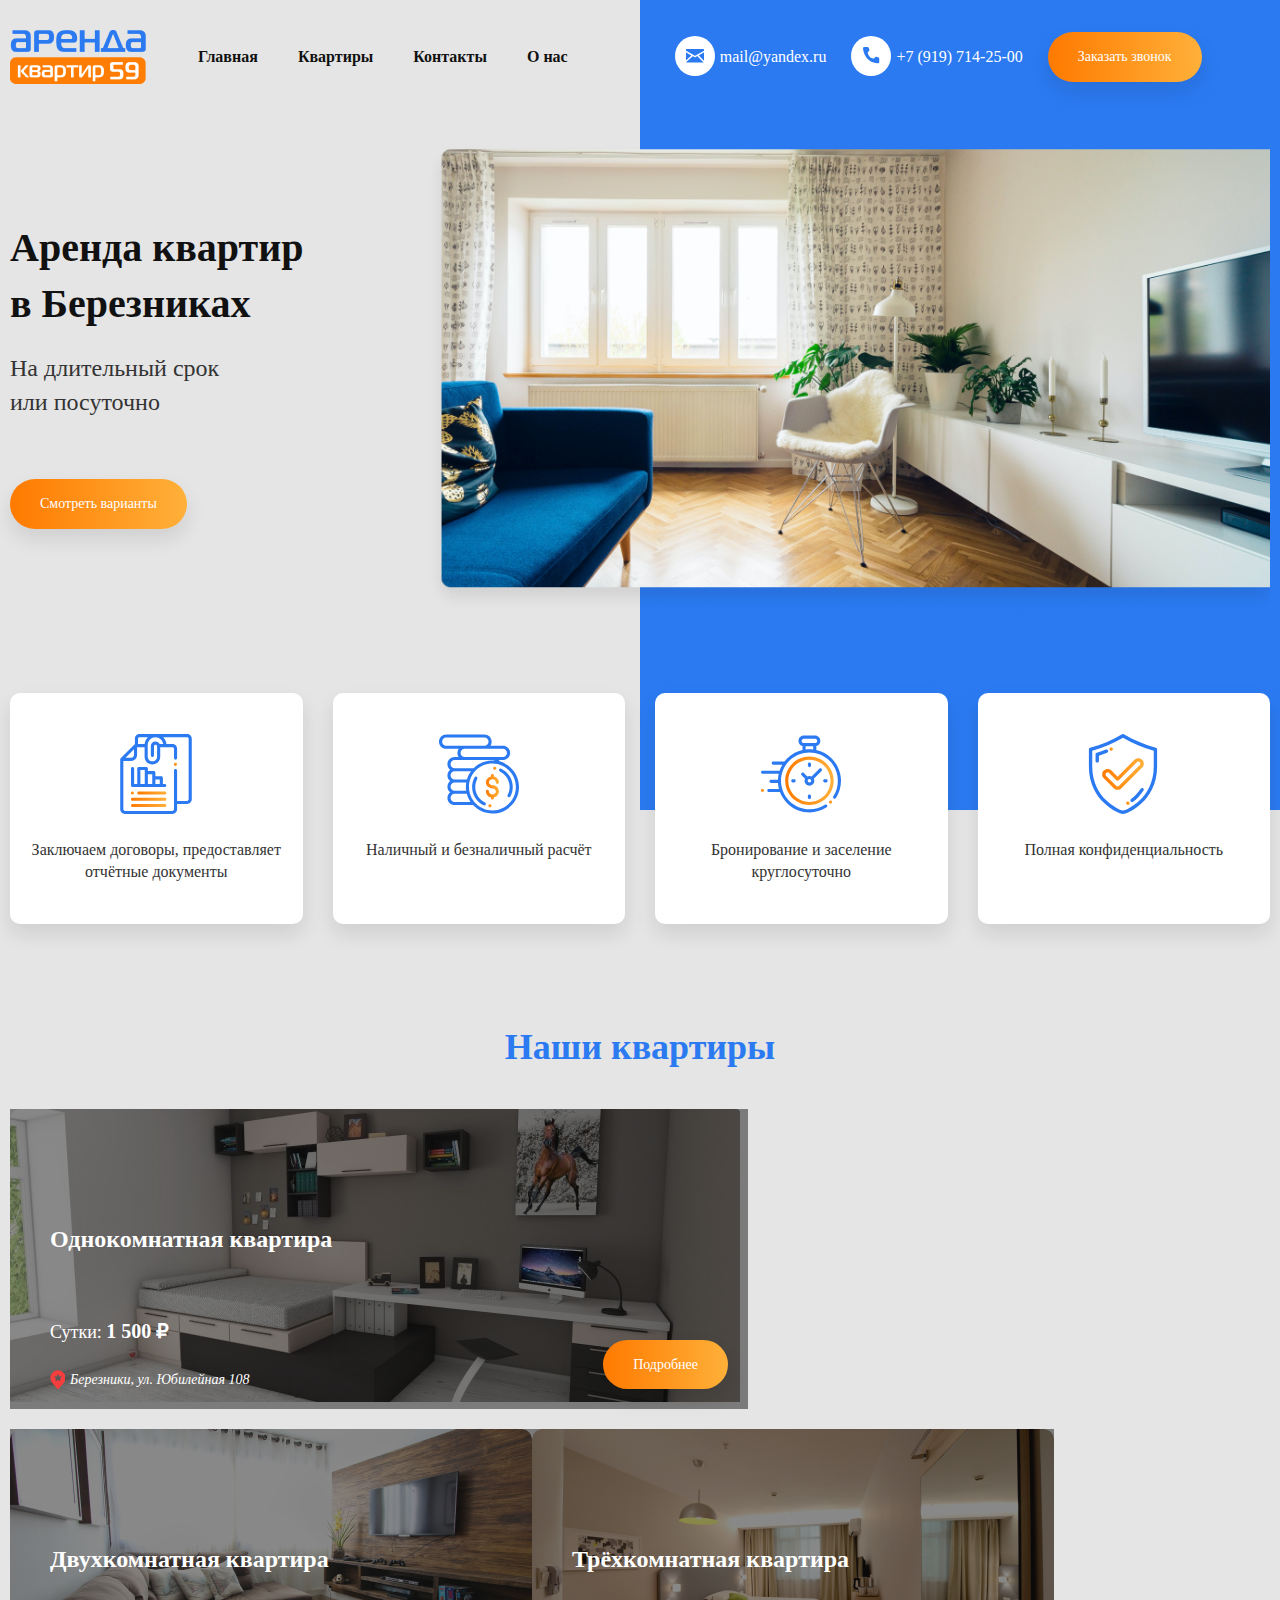
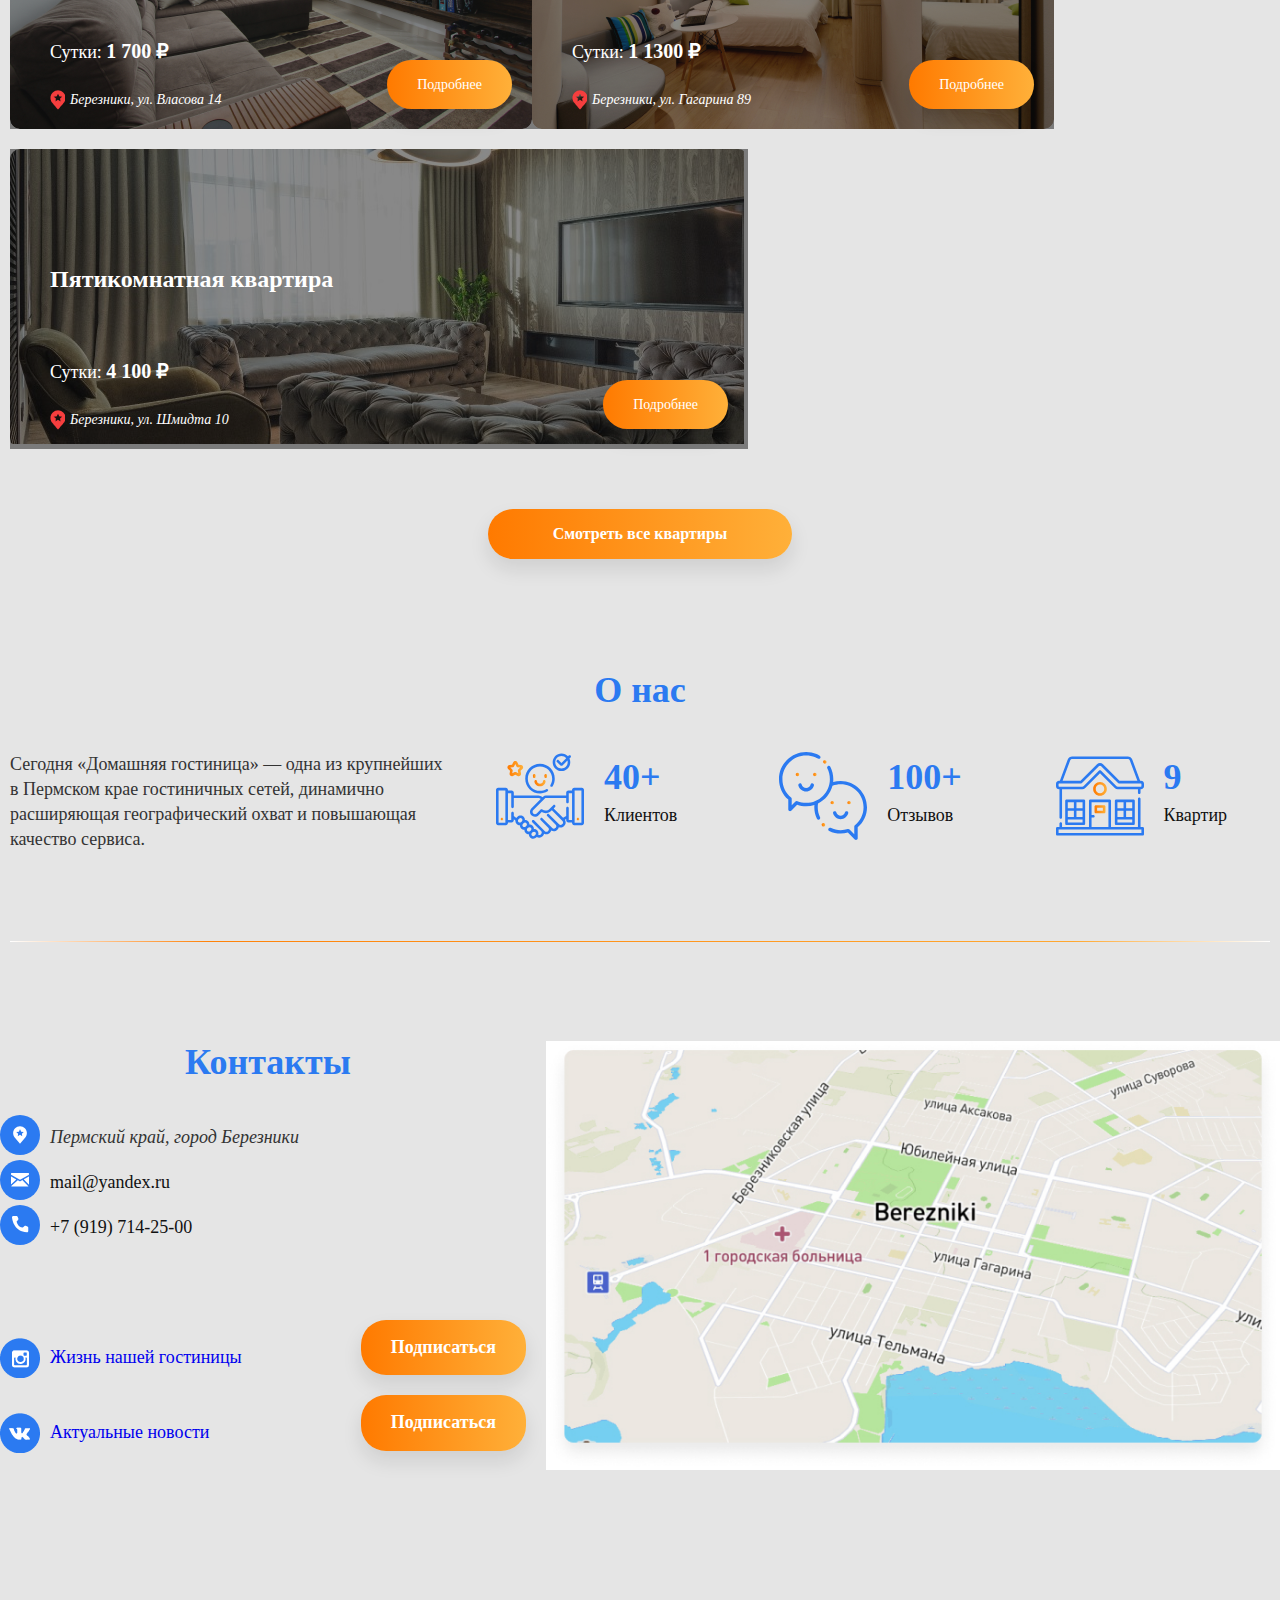
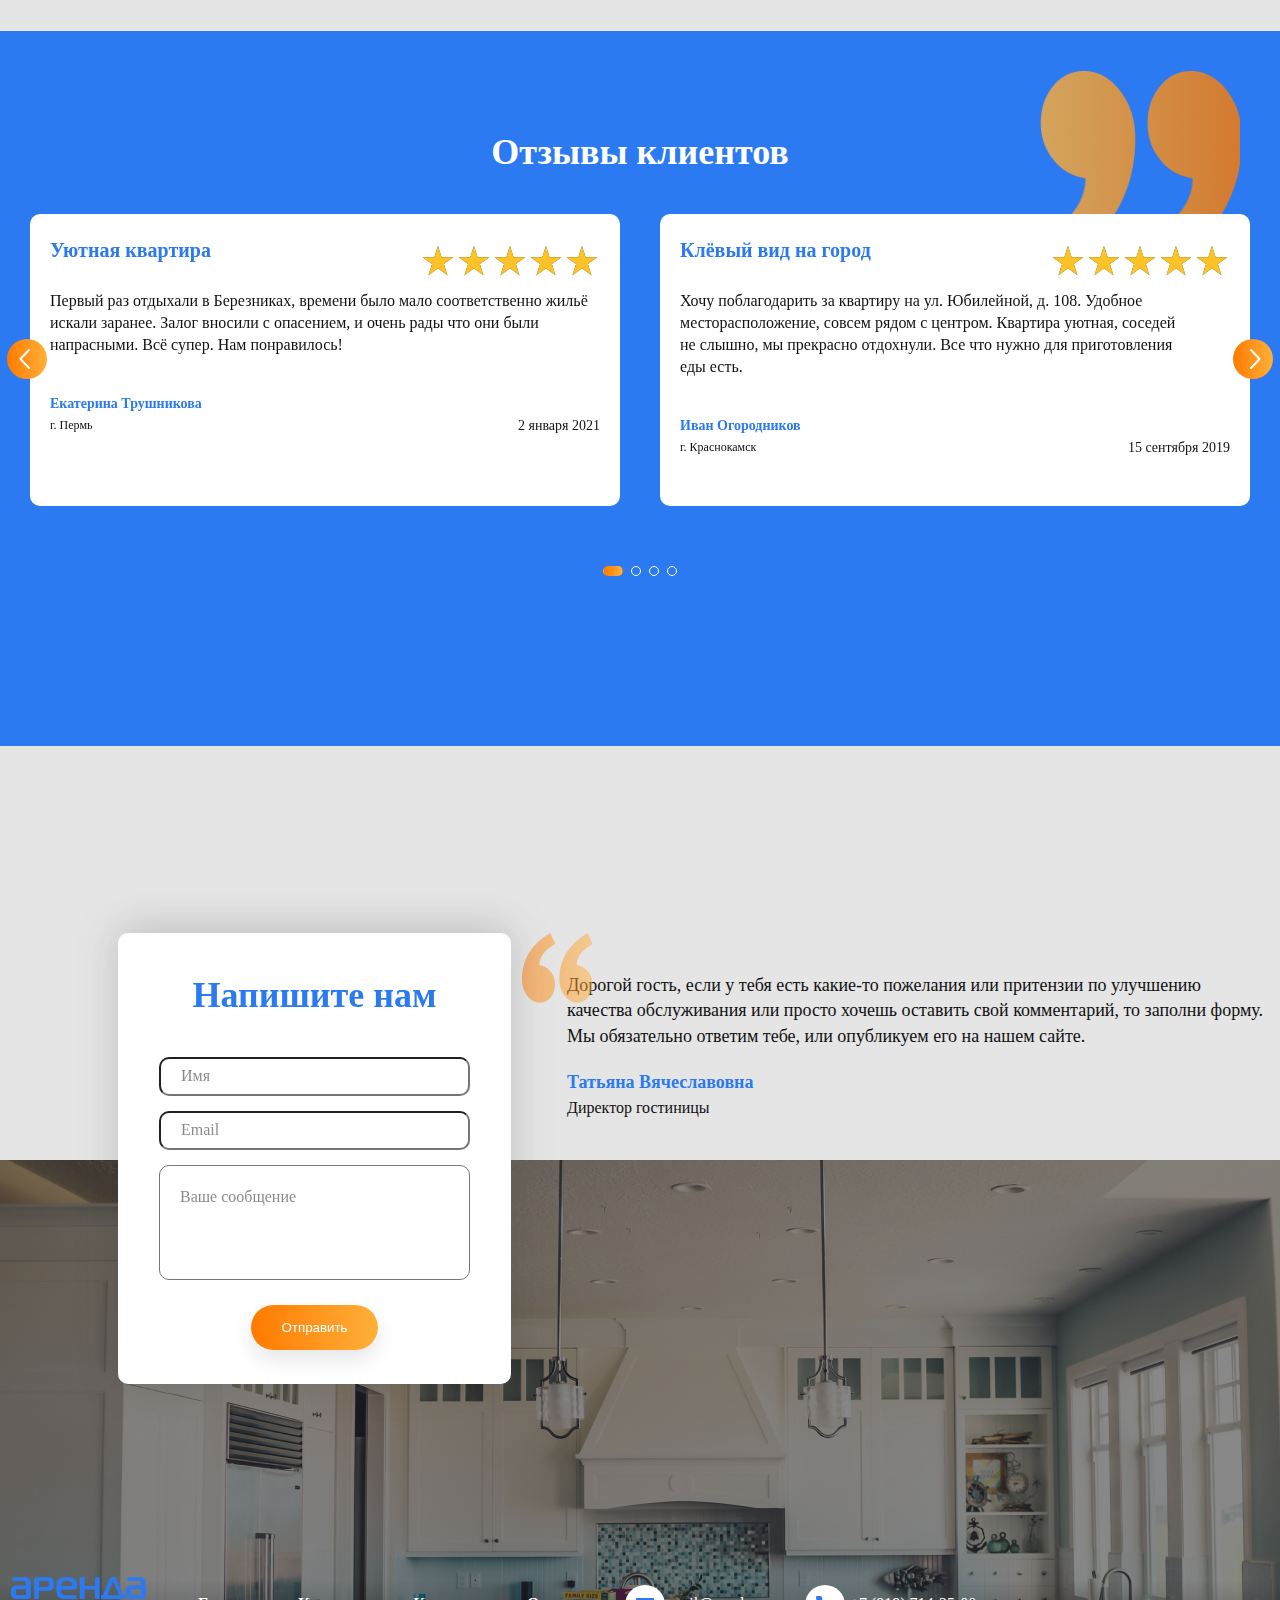
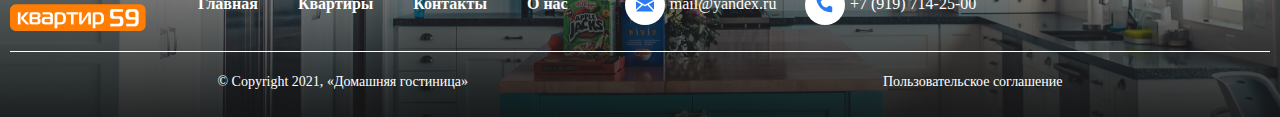
==== index.html @ 31d3da64 "first commit" ====
<!DOCTYPE html>
<html lang="ru">
<head>
  <meta charset="UTF-8">
  <meta http-equiv="X-UA-Compatible" content="IE=edge">
  <meta name="viewport" content="width=device-width, initial-scale=1.0">
  <link rel="stylesheet" href="css/slick.css">
  <link rel="stylesheet" href="css/reset.css">
  <link rel="stylesheet" href="css/style.css">
  <title>Аренда квартир 59</title>
</head>
<body id="header">
  <div class="wrapper">
    <header class="header">
      <div class="container">
        <div class="header-top">
          <div class="header-top__box">
            <button class="header-top__menu-btn" href="#">
              <img class="header-top__menu-img" src="../images/icon/menu-btn.png" alt="button">
            </button>
            <a class="header__logo" href="#">
              <img class="header__logo-img" src="images/logo.png" alt="логотип">
            </a>
          </div>
          <nav class="menu">
            <ul class="menu__list">
              <li class="menu__list-item">
                <a class="menu__list-link" href="#">Главная</a>
              </li>
              <li class="menu__list-item">
                <a class="menu__list-link" href="page2.html">Квартиры</a>
              </li>
              <li class="menu__list-item">
                <a class="menu__list-link" href="#contact">Контакты</a>
              </li>
              <li class="menu__list-item">
                <a class="menu__list-link" href="#about">О нас</a>
              </li>
            </ul>
          </nav>
          <div class="header-contact">
            <a class="header-contact__mail" href="mailto:mail@yandex.ru">mail@yandex.ru</a>
            <a class="header-contact__phone" href="tel:+79197142500">+7 (919) 714-25-00</a>
            <a class="header-contact__btn" href="#popup">Заказать звонок</a>
          </div>
        </div>
        <div class="header-content">
          <div class="header-content__wrapper">
            <h1 class="header-content__title">
              Аренда квартир в Березниках
            </h1>
            <p class="header-content__subtitle">На длительный срок <br> или посуточно</p>
            <a href="page2.html" class="header-content__btn">Смотреть варианты</a>
          </div>
          <div class="header-content__box-img">
            <img class="header-content__img" src="images/header.jpg" alt="фото квартиры">
          </div>
        </div>
      </div>
      <div class="services">
        <div class="container">
          <div class="services__box">
            <div class="services__column">
              <div class="services__item">
                <img class="services__imag" src="images/services/01.svg" alt="Договор">
                <p class="services__text">Заключаем договоры, предоставляет отчётные документы</p>
              </div>
            </div>
            <div class="services__column">
              <div class="services__item">
                <img class="services__imag" src="images/services/02.svg" alt="Договор">
                <p class="services__text">Наличный и безналичный расчёт</p>
              </div>
            </div>
            <div class="services__column">
              <div class="services__item">
                <img class="services__imag" src="images/services/03.svg" alt="Договор">
                <p class="services__text">Бронирование и заселение круглосуточно</p>
              </div>
            </div>
            <div class="services__column">
              <div class="services__item">
                <img class="services__imag" src="images/services/04.svg" alt="Договор">
                <p class="services__text">Полная конфиденциальность</p>
              </div>
            </div>
          </div>
        </div>
      </div>
    </header>
    <main>
      <section class="apartments">
        <div class="container">
          <h3 class="title-block apartments__title">Наши квартиры</h3>
          <div class="apartments__content">
            <div class="apartments__item" style="background-image: url('../images/apartament/01.jpg'); width: 738px;">
              <h4 class="apartments__item-title">Однокомнатная квартира</h4>
              <div class="apartments__item-price">
                Сутки:
                <span>1 500 ₽</span>
              </div>
              <div class="apartments__item-location">
                <address class="apartments__item-address">Березники, ул. Юбилейная 108</address>
                <a class="apartments__item-btn" href="page3.html">Подробнее</a>
              </div>
            </div>
            <div class="apartments__item" style="background-image: url('../images/apartament/03.jpg'); width: 522px;">
              <h4 class="apartments__item-title">Двухкомнатная квартира</h4>
              <div class="apartments__item-price">
                Сутки:
                <span>1 700 ₽</span>
              </div>
              <div class="apartments__item-location">
                <address class="apartments__item-address">Березники, ул. Власова 14</address>
                <a class="apartments__item-btn" href="page3.html">Подробнее</a>
              </div>
            </div>
            <div class="apartments__item" style="background-image: url('../images/apartament/02.jpg'); width: 522px;">
              <h4 class="apartments__item-title">Трёхкомнатная квартира</h4>
              <div class="apartments__item-price">
                Сутки:
                <span>1 1300 ₽</span>
              </div>
              <div class="apartments__item-location">
                <address class="apartments__item-address">Березники, ул. Гагарина 89</address>
                <a class="apartments__item-btn" href="page3.html">Подробнее</a>
              </div>
            </div>
            <div class="apartments__item" style="background-image: url('../images/apartament/04.jpg'); width: 738px;">
              <h4 class="apartments__item-title">Пятикомнатная квартира</h4>
              <div class="apartments__item-price">
                Сутки:
                <span>4 100 ₽</span>
              </div>
              <div class="apartments__item-location">
                <address class="apartments__item-address">Березники, ул. Шмидта 10</address>
                <a class="apartments__item-btn" href="page3.html">Подробнее</a>
              </div>
            </div>
          </div>
          <div class="apartments__content-min">
            <div class="apartments__item-min">
              <img class="apartments__min-img" src="../images/apartament/01.jpg" alt="квартира 1">
              <h4 class="apartments__title-min">1 комната</h4>
              <div class="apartments__price-min">
                Сутки: <span>1 500 ₽</span>
              </div>
              <a href="" class="apartments__min-btn">Подробней</a>
            </div>
            <div class="apartments__item-min">
              <img class="apartments__min-img" src="../images/apartament/02.jpg" alt="квартира 1">
              <h4 class="apartments__title-min">3 Комнаты</h4>
              <div class="apartments__price-min">
                Сутки: <span>1 500 ₽</span>
              </div>
              <a href="" class="apartments__min-btn">Подробней</a>
            </div>
            <div class="apartments__item-min">
              <img class="apartments__min-img" src="../images/apartament/03.jpg" alt="квартира 1">
              <h4 class="apartments__title-min">2 комнаты</h4>
              <div class="apartments__price-min">
                Сутки: <span>1 500 ₽</span>
              </div>
              <a href="" class="apartments__min-btn">Подробней</a>
            </div>
            <div class="apartments__item-min">
              <img class="apartments__min-img" src="../images/apartament/04.jpg" alt="квартира 1">
              <h4 class="apartments__title-min">5 комнат</h4>
              <div class="apartments__price-min">
                Сутки: <span>1 500 ₽</span>
              </div>
              <a href="" class="apartments__min-btn">Подробней</a>
            </div>
          </div>
          <a href="page2.html" class="apartments__btn">Смотреть все квартиры</a>
        </div>
      </section>
      <section class="about" id="about">
        <div class="container">
          <h3 class="title-block about__title">О нас</h3>
          <div class="about__inner">
            <p class="about__text">
              Сегодня «Домашняя гостиница» — одна из крупнейших в Пермском крае гостиничных сетей, динамично расширяющая
              географический охват и повышающая качество сервиса.
            </p>
            <div class="about__items">
              <div class="about__item">
                <img class="about__img" src="../images/about/01.svg" alt="img1">
                <div class="about__item-decs">
                  <div class="about__item-num">40+</div>
                  <div class="about__item-text">Клиентов</div>
                </div>
              </div>
              <div class="about__item">
                <img class="about__img" src="../images/about/02.svg" alt="img1">
                <div class="about__item-decs">
                  <div class="about__item-num">100+</div>
                  <div class="about__item-text">Отзывов</div>
                </div>
              </div>
              <div class="about__item">
                <img class="about__img" src="../images/about/03.svg" alt="img1">
                <div class="about__item-decs">
                  <div class="about__item-num">9</div>
                  <div class="about__item-text">Квартир</div>
                </div>
              </div>
            </div>
          </div>
          <div class="about__item-line"></div>
        </div>
      </section>
      <section class="contact" id="contact">
        <div class="container">
          <div class="contact__inner">
            <div class="contact__contacts">
              <h3 class="title-block contact__title">Контакты</h3>
              <form class="contact__form">
                <address class="contact__address">Пермский край, город Березники</address>
                <a class="contact__mail" href="mailto:mail@yandex.ru">mail@yandex.ru</a>
                <a class="contact__phone" href="tel:+79197142500">+7 (919) 714-25-00</a>
              </form>
              <div class="contact__social">
                <div class="contact__instagram">
                  <a class="contact__instagram-address" href="#">Жизнь нашей гостиницы</a>
                  <a class="contact__btn contact__btn--social" href="#">Подписаться</a>
                </div>
                <div class="contact__faccebook">
                  <a class="contact__faccebook-address" href="#">Актуальные новости</a>
                  <a class="contact__btn contact__btn-facce" href="#">Подписаться</a>
                </div>
              </div>
            </div>
            <div class="map">
              <img class="map" src="images/contact/map.jpg" alt="карта">
            </div>
          </div>
        </div>
      </section>
      <div class="reviews">
        <div class="container">
          <h3 class="title-block reviews__title">Отзывы клиентов</h3>
          <div class="reviews__items">
            <div class="reviews__item">
              <div class="reviews__block">
                <div class="reviews__box">
                  <h4 class="reviews__subtitle">Уютная квартира</h4>
                  <div class="simple-rating">
                    <div class="simple-rating__items">
                      <input id="simple-rating__5" type="radio" class="simple-rating__item" name="simple-rating"
                        value="5">
                      <label for="simple-rating__5" class="simple-rating__label"></label>
                      <input id="simple-rating__4" type="radio" class="simple-rating__item" name="simple-rating"
                        value="4">
                      <label for="simple-rating__4" class="simple-rating__label"></label>
                      <input id="simple-rating__3" type="radio" class="simple-rating__item" checked name="simple-rating"
                        value="3">
                      <label for="simple-rating__3" class="simple-rating__label"></label>
                      <input id="simple-rating__2" type="radio" class="simple-rating__item" name="simple-rating"
                        value="2">
                      <label for="simple-rating__2" class="simple-rating__label"></label>
                      <input id="simple-rating__1" type="radio" class="simple-rating__item" name="simple-rating"
                        value="1">
                      <label for="simple-rating__1" class="simple-rating__label"></label>
                    </div>
                  </div>
                </div>
                <p class="reviews__text">Первый раз отдыхали в Березниках, времени было мало соответственно жильё искали
                  заранее. Залог вносили с опасением, и очень рады что они были напрасными. Всё супер. Нам понравилось!
                </p>
                <div class="reviews__name">Екатерина Трушникова</div>
                <div class="reviews__end">
                  <div class="reviews__end-sity">г. Пермь</div>
                  <data class="reviews__end-data">2 января 2021</data>
                </div>
              </div>
            </div>
            <div class="reviews__item">
              <div class="reviews__block">
                <div class="reviews__box">
                  <h4 class="reviews__subtitle">Клёвый вид на город</h4>
                  <div class="simple-rating">
                    <div class="simple-rating__items">
                      <input id="simple-rating__5" type="radio" class="simple-rating__item" name="simple-rating"
                        value="5">
                      <label for="simple-rating__5" class="simple-rating__label"></label>
                      <input id="simple-rating__4" type="radio" class="simple-rating__item" checked name="simple-rating"
                        value="4">
                      <label for="simple-rating__4" class="simple-rating__label"></label>
                      <input id="simple-rating__3" type="radio" class="simple-rating__item" name="simple-rating"
                        value="3">
                      <label for="simple-rating__3" class="simple-rating__label"></label>
                      <input id="simple-rating__2" type="radio" class="simple-rating__item" name="simple-rating"
                        value="2">
                      <label for="simple-rating__2" class="simple-rating__label"></label>
                      <input id="simple-rating__1" type="radio" class="simple-rating__item" name="simple-rating"
                        value="1">
                      <label for="simple-rating__1" class="simple-rating__label"></label>
                    </div>
                  </div>
                </div>
                <p class="reviews__text">Хочу поблагодарить за квартиру на ул. Юбилейной, д. 108. Удобное
                  месторасположение, совсем рядом с центром. Квартира уютная, соседей не слышно, мы прекрасно отдохнули.
                  Все что нужно для приготовления еды есть.</p>
                <div class="reviews__name">Иван Огородников</div>
                <div class="reviews__end">
                  <div class="reviews__end-sity">г. Краснокамск</div>
                  <data class="reviews__end-data">15 сентября 2019</data>
                </div>
              </div>
            </div>
            <div class="reviews__item">
              <div class="reviews__block">
                <div class="reviews__box">
                  <h4 class="reviews__subtitle">Уютная квартира</h4>
                  <div class="simple-rating">
                    <div class="simple-rating__items">
                      <input id="simple-rating__5" type="radio" class="simple-rating__item" name="simple-rating"
                        value="5">
                      <label for="simple-rating__5" class="simple-rating__label"></label>
                      <input id="simple-rating__4" type="radio" class="simple-rating__item" name="simple-rating"
                        value="4">
                      <label for="simple-rating__4" class="simple-rating__label"></label>
                      <input id="simple-rating__3" type="radio" class="simple-rating__item" checked name="simple-rating"
                        value="3">
                      <label for="simple-rating__3" class="simple-rating__label"></label>
                      <input id="simple-rating__2" type="radio" class="simple-rating__item" name="simple-rating"
                        value="2">
                      <label for="simple-rating__2" class="simple-rating__label"></label>
                      <input id="simple-rating__1" type="radio" class="simple-rating__item" name="simple-rating"
                        value="1">
                      <label for="simple-rating__1" class="simple-rating__label"></label>
                    </div>
                  </div>
                </div>
                <p class="reviews__text">Первый раз отдыхали в Березниках, времени было мало соответственно жильё искали
                  заранее. Залог вносили с опасением, и очень рады что они были напрасными. Всё супер. Нам понравилось!
                </p>
                <div class="reviews__name">Екатерина Трушникова</div>
                <div class="reviews__end">
                  <div class="reviews__end-sity">г. Пермь</div>
                  <data class="reviews__end-data">2 января 2021</data>
                </div>
              </div>
            </div>
            <div class="reviews__item">
              <div class="reviews__block">
                <div class="reviews__box">
                  <h4 class="reviews__subtitle">Клёвый вид на город</h4>
                  <div class="simple-rating">
                    <div class="simple-rating__items">
                      <input id="simple-rating__5" type="radio" class="simple-rating__item" name="simple-rating"
                        value="5">
                      <label for="simple-rating__5" class="simple-rating__label"></label>
                      <input id="simple-rating__4" type="radio" class="simple-rating__item" checked name="simple-rating"
                        value="4">
                      <label for="simple-rating__4" class="simple-rating__label"></label>
                      <input id="simple-rating__3" type="radio" class="simple-rating__item" name="simple-rating"
                        value="3">
                      <label for="simple-rating__3" class="simple-rating__label"></label>
                      <input id="simple-rating__2" type="radio" class="simple-rating__item" name="simple-rating"
                        value="2">
                      <label for="simple-rating__2" class="simple-rating__label"></label>
                      <input id="simple-rating__1" type="radio" class="simple-rating__item" name="simple-rating"
                        value="1">
                      <label for="simple-rating__1" class="simple-rating__label"></label>
                    </div>
                  </div>
                </div>
                <p class="reviews__text">Хочу поблагодарить за квартиру на ул. Юбилейной, д. 108. Удобное
                  месторасположение, совсем рядом с центром. Квартира уютная, соседей не слышно, мы прекрасно отдохнули.
                  Все что нужно для приготовления еды есть.</p>
                <div class="reviews__name">Иван Огородников</div>
                <div class="reviews__end">
                  <div class="reviews__end-sity">г. Краснокамск</div>
                  <data class="reviews__end-data">15 сентября 2019</data>
                </div>
              </div>
            </div>
          </div>
        </div>
      </div>
      <section class="feedback">
        <div class="container">
          <div class="feedback__inner">
            <div class="feedback__feedback">
              <h3 class="title-block feedback__title">Напишите нам</h3>
              <form class="feedback__form">
                <input class="feedback__form-item" placeholder="Имя">
                <input class="feedback__form-item" type="email" placeholder="Email">
                <textarea class="feedback__text" placeholder="Ваше сообщение"></textarea>
                <button class="feedback__btn">Отправить</button>
              </form>
            </div>
            <div class="feedback__talk">
              <div class="feedback__talk-text">Дорогой гость, если у тебя есть какие-то пожелания или притензии
                по улучшению качества обслуживания или просто хочешь оставить свой комментарий, то заполни форму.
                Мы обязательно ответим тебе, или опубликуем его на нашем сайте.</div>
              <div class="feedback__talk-name">Татьяна Вячеславовна</div>
              <div class="feedback__talk-position">
                Директор гостиницы
              </div>
            </div>
          </div>
        </div>
      </section>
    </main>
    <footer class="footer" style="background-image: url('../images/footer-bg.jpg');">
      <div class="container">
        <div class="footer-top">
          <a class="footer__logo" href="#">
            <img class="footer__logo-img" src="images/logo.png" alt="логотип">
          </a>
          <nav class="menu footer-menu">
            <ul class="menu__list">
              <li class="menu__list-item">
                <a class="menu__list-link" href="#">Главная</a>
              </li>
              <li class="menu__list-item">
                <a class="menu__list-link" href="page2.html">Квартиры</a>
              </li>
              <li class="menu__list-item">
                <a class="menu__list-link" href="#contact">Контакты</a>
              </li>
              <li class="menu__list-item">
                <a class="menu__list-link" href="#about">О нас</a>
              </li>
            </ul>
          </nav>
          <div class="footer-contact">
            <a class="footer-contact__mail" href="mailto:mail@yandex.ru">mail@yandex.ru</a>
            <a class="footer-contact__phone" href="tel:+79197142500">+7 (919) 714-25-00</a>
          </div>
        </div>
        <div class="footer__end">
          <p class="footer__end-copy">
            © Copyright 2021,
            <span><a class="footer__end-link">«Домашняя гостиница»</a></span>
          </p>
          <a class="footer__end-agreement" href="#">Пользовательское соглашение</a>
        </div>
      </div>
    </footer>
    <div class="popup" id="popup">
      <a href="#header" class="popup__area"></a>
      <div class="popup__body">
        <div class="popup__content">
          <a class="popup__close" href="#header">X</a>
          <div class="popup__title">Заказать звонок</div>
          <div class="popup__text">Оставьте заявку и мы свяжемся с Вами в ближайшее время!</div>
          <input class="popup__input" type="text" placeholder="Имя">
          <input class="popup__input" type="email" placeholder="Телефон">
          <button class="popup__btn">Отправить</button>
        </div>
      </div>
    </div>
  </div>
  <script type="text/javascript" src="//ajax.googleapis.com/ajax/libs/jquery/1.11.0/jquery.min.js"></script>
  <script src="js/slick.min.js"></script>
  <script src="js/main.js"></script>
</body>
</html>
---- css/style.css ----
@charset "UTF-8";
body {
  font-family: Montserrat;
  font-size: 14px;
  font-weight: 400px;
  color: #333333;
  line-height: 1.4;
  background: #E5E5E5;
}

.wrapper {
  height: 100%;
  display: -webkit-box;
  display: -ms-flexbox;
  display: flex;
  -webkit-box-orient: vertical;
  -webkit-box-direction: normal;
      -ms-flex-direction: column;
          flex-direction: column;
}

main {
  -webkit-box-flex: 1;
      -ms-flex: 1 1 auto;
          flex: 1 1 auto;
}

.header-contact__btn, .header-content__btn, .apartments__item-btn, .apartments__btn, .apartments__min-btn, .contact__btn, .feedback__btn, .popup__btn {
  -webkit-box-align: center;
      -ms-flex-align: center;
          align-items: center;
  padding: 15px 30px;
  background: linear-gradient(89.77deg, #FF7A00 0.2%, #FFB039 99.82%);
  -webkit-box-shadow: 0px 10px 20px rgba(17, 17, 17, 0.1);
          box-shadow: 0px 10px 20px rgba(17, 17, 17, 0.1);
  border-radius: 25px;
  color: #fff;
  display: inline-block;
}

.header-contact__btn:hover, .header-content__btn:hover, .apartments__item-btn:hover, .apartments__btn:hover {
  background: linear-gradient(89.77deg, #DD6A00 0.2%, #F99806 99.82%);
  -webkit-box-shadow: 0px 10px 20px rgba(255, 122, 0, 0.2), inset 0px 4px 20px rgba(0, 0, 0, 0.1);
          box-shadow: 0px 10px 20px rgba(255, 122, 0, 0.2), inset 0px 4px 20px rgba(0, 0, 0, 0.1);
}

.header-contact__btn:active, .header-content__btn:active, .apartments__item-btn:active, .apartments__btn:active {
  background: linear-gradient(89.77deg, #DD6A00 0.2%, #F99806 99.82%);
  -webkit-box-shadow: 0px 10px 20px rgba(255, 122, 0, 0.2), inset 0px 7px 5px rgba(0, 0, 0, 0.2);
          box-shadow: 0px 10px 20px rgba(255, 122, 0, 0.2), inset 0px 7px 5px rgba(0, 0, 0, 0.2);
}

.title-block {
  font-weight: 800;
  font-size: 36px;
  line-height: 1.2;
  color: #2B7AF1;
  margin-bottom: 40px;
  text-align: center;
}

.container {
  max-width: 1300px;
  padding: 0 10px;
  margin: 0 auto;
}

.header {
  padding: 30px 0 0 0;
  max-height: 810px;
  margin-bottom: 216px;
  background: -webkit-gradient(linear, right top, left top, color-stop(50%, #2B7AF1), color-stop(50%, transparent));
  background: linear-gradient(to left, #2B7AF1 50%, transparent 50%);
}

.header-top {
  display: -webkit-box;
  display: -ms-flexbox;
  display: flex;
  -webkit-box-align: center;
      -ms-flex-align: center;
          align-items: center;
  margin-bottom: 56px;
}

.header-top__menu-btn {
  display: none;
  border: none;
  background-color: transparent;
  cursor: pointer;
}

.menu {
  margin: 0 102px 0 52px;
}

.menu__list {
  display: -webkit-box;
  display: -ms-flexbox;
  display: flex;
}

.menu__list-item {
  margin-right: 40px;
}

.menu__list-item:last-child {
  margin-right: 0;
}

.menu__list-link {
  font-weight: 600;
  font-size: 16px;
  color: #111111;
  -webkit-transition: border-bottom 0.3s;
  transition: border-bottom 0.3s;
}

.menu__list-link:hover {
  border-bottom: 2px solid #111111;
}

.header-contact {
  display: -webkit-box;
  display: -ms-flexbox;
  display: flex;
  -webkit-box-align: center;
      -ms-flex-align: center;
          align-items: center;
  margin-left: 50px;
}

.header-contact__mail {
  margin-right: 70px;
  font-size: 16px;
  color: #fff;
  position: relative;
}

.header-contact__mail::before {
  content: '';
  position: absolute;
  background-image: url("../images/icon/email.svg");
  background-repeat: no-repeat;
  background-position: center;
  width: 40px;
  height: 40px;
  border-radius: 50%;
  background-color: #fff;
  left: -45px;
  top: -10px;
}

.header-contact__phone {
  margin-right: 25px;
  font-size: 16px;
  color: #fff;
  position: relative;
}

.header-contact__phone::before {
  content: '';
  position: absolute;
  background-image: url("../images/icon/phone.svg");
  background-repeat: no-repeat;
  background-position: center;
  width: 40px;
  height: 40px;
  border-radius: 50%;
  background-color: #fff;
  left: -45px;
  top: -10px;
}

.header-contact__btn {
  -webkit-transition: all 0.2s;
  transition: all 0.2s;
}

.header-content {
  display: -webkit-box;
  display: -ms-flexbox;
  display: flex;
  -webkit-box-pack: justify;
      -ms-flex-pack: justify;
          justify-content: space-between;
}

.header-content__title {
  font-weight: 800;
  font-size: 40px;
  color: #111111;
  width: 413px;
  margin-bottom: 20px;
  margin-top: 80px;
}

.header-content__subtitle {
  font-family: 'Open Sans';
  font-size: 24px;
  line-height: 1.4;
  margin-bottom: 60px;
}

.header-content__btn {
  display: inline-block;
  -webkit-transition: all 0.2s;
  transition: all 0.2s;
  margin-bottom: 164px;
}

.header-content__image {
  position: absolute;
  top: -80px;
  left: 465px;
  max-width: 895px;
}

.header-content__box-img {
  width: 100%;
}

.services {
  position: relative;
  z-index: 2;
  margin: 0px 0 115px;
}

.services__box {
  display: -webkit-box;
  display: -ms-flexbox;
  display: flex;
  margin: 0 -15px;
}

.services__column {
  padding: 0 15px;
  -webkit-box-flex: 0;
      -ms-flex: 0 1 25%;
          flex: 0 1 25%;
}

.services__item {
  display: -webkit-box;
  display: -ms-flexbox;
  display: flex;
  height: 100%;
  -webkit-box-orient: vertical;
  -webkit-box-direction: normal;
      -ms-flex-direction: column;
          flex-direction: column;
  -webkit-box-align: center;
      -ms-flex-align: center;
          align-items: center;
  text-align: center;
  padding: 40px 20px 40px 20px;
  border: 1px solid transparent;
  border-radius: 10px;
  -webkit-box-shadow: 0px 10px 20px rgba(17, 17, 17, 0.1);
          box-shadow: 0px 10px 20px rgba(17, 17, 17, 0.1);
  background-color: #fff;
}

.services__imag {
  margin-bottom: 25px;
}

.services__text {
  font-family: Open Sans;
  font-style: normal;
  font-weight: normal;
  font-size: 16px;
  line-height: 22px;
}

.apartments {
  margin-bottom: 110px;
}

.apartments__content {
  display: -webkit-box;
  display: -ms-flexbox;
  display: flex;
  height: 100%;
  display: flex;
  -ms-flex-wrap: wrap;
      flex-wrap: wrap;
  padding: 0 -20px -20px 0;
}

.apartments__item {
  margin: 0 20px 20px 0;
  width: 522px;
  padding-left: 40px;
  min-height: 300px;
  height: 100%;
  background-repeat: no-repeat;
  border-radius: 10px;
  position: relative;
}

.apartments__item:nth-child(2), .apartments__item:nth-child(4) {
  margin-right: 0;
}

.apartments__item::after {
  content: '';
  position: absolute;
  background-color: rgba(17, 17, 17, 0.5);
  top: 0;
  bottom: 0;
  left: 0;
  right: 0;
  z-index: 1;
}

.apartments__item-title {
  font-weight: 800;
  font-size: 24px;
  line-height: 1.2;
  color: #FFFFFF;
  position: relative;
  margin: 116px 0 0 0;
  position: absolute;
  z-index: 2;
}

.apartments__item-price {
  font-size: 18px;
  line-height: 1.2;
  color: #FFFFFF;
  position: absolute;
  bottom: 66px;
  z-index: 2;
}

.apartments__item-price span {
  font-weight: 800;
  font-size: 20px;
  line-height: 1.2;
  color: #FFFFFF;
}

.apartments__item-location {
  display: -webkit-box;
  display: -ms-flexbox;
  display: flex;
  -webkit-box-pack: justify;
      -ms-flex-pack: justify;
          justify-content: space-between;
  -webkit-box-align: end;
      -ms-flex-align: end;
          align-items: flex-end;
  color: #fff;
  z-index: 2;
  bottom: 22px;
}

.apartments__item-address {
  position: absolute;
  bottom: 20px;
  z-index: 2;
  padding-left: 20px;
}

.apartments__item-address::before {
  content: '';
  position: absolute;
  background-image: url("../images/icon/location.png");
  background-repeat: no-repeat;
  width: 15px;
  height: 20px;
  left: 0;
}

.apartments__item-btn {
  position: absolute;
  bottom: 20px;
  right: 20px;
  z-index: 2;
  -webkit-transition: all 0.2s;
  transition: all 0.2s;
}

.apartments__btn {
  display: -webkit-box;
  display: -ms-flexbox;
  display: flex;
  -webkit-box-pack: center;
      -ms-flex-pack: center;
          justify-content: center;
  -webkit-box-align: center;
      -ms-flex-align: center;
          align-items: center;
  margin: 40px auto 0;
  width: 304px;
  -webkit-transition: all 0.2s;
  transition: all 0.2s;
  text-align: center;
  font-weight: 600;
  font-size: 16px;
  line-height: 1.25;
  color: #FFFFFF;
}

.apartments__content-min {
  display: none;
  -webkit-box-pack: justify;
      -ms-flex-pack: justify;
          justify-content: space-between;
}

.apartments__item-min {
  max-width: 235px;
  -webkit-box-flex: 0;
      -ms-flex: 0 1 25%;
          flex: 0 1 25%;
  padding: 10px;
  background-color: #fff;
  border-radius: 10px;
  text-align: center;
}

.apartments__min-img {
  max-width: 215px;
  height: 120px;
  border-radius: 10px;
  margin-bottom: 10px;
  width: 100%;
}

.apartments__title-min {
  margin-bottom: 27px;
}

.apartments__price-min {
  margin-bottom: 12px;
}

.apartments__price-min span {
  font-size: 12px;
  line-height: 1.25;
  color: #111111;
}

.apartments__min-btn {
  padding: 6px 20px;
  max-width: 156px;
  width: 100%;
}

.about {
  padding-bottom: 100px;
}

.about__text {
  max-width: 435px;
  font-family: "Open Sans";
  font-size: 18px;
  line-height: 25px;
  float: left;
}

.about__items {
  display: -webkit-box;
  display: -ms-flexbox;
  display: flex;
  -ms-flex-pack: distribute;
      justify-content: space-around;
  margin-bottom: 100px;
}

.about__item {
  display: -webkit-box;
  display: -ms-flexbox;
  display: flex;
}

.about__img {
  margin-right: 20px;
}

.about__item-num {
  font-weight: 800;
  font-size: 36px;
  color: #2B7AF1;
}

.about__item-text {
  font-family: Manrope;
  font-size: 18px;
  color: #111111;
}

.about__item-line {
  background: linear-gradient(89.77deg, #FF7A00 0.2%, #FFB039 99.82%);
  border-radius: 10px;
  height: 1px;
  max-width: 1280px;
  margin: 0 auto;
  top: 1px;
  position: relative;
}

.about__item-line::before {
  content: '';
  position: absolute;
  width: 197px;
  height: 1px;
  left: 0px;
  top: 0px;
  background: -webkit-gradient(linear, right top, left top, from(rgba(255, 255, 255, 0)), to(#FFFFFF));
  background: linear-gradient(270deg, rgba(255, 255, 255, 0) 0%, #FFFFFF 100%);
}

.about__item-line::after {
  content: '';
  position: absolute;
  width: 197px;
  height: 1px;
  right: 0px;
  top: 0px;
  -webkit-transform: matrix(-1, 0, 0, 1, 0, 0);
          transform: matrix(-1, 0, 0, 1, 0, 0);
  background: -webkit-gradient(linear, right top, left top, from(rgba(255, 255, 255, 0)), to(#FFFFFF));
  background: linear-gradient(270deg, rgba(255, 255, 255, 0) 0%, #FFFFFF 100%);
}

.contact {
  margin-bottom: 160px;
}

.contact__form {
  font-size: 18px;
  padding-left: 40px;
  margin-bottom: 80px;
}

.contact__form a {
  display: block;
  color: #111111;
}

.contact .contact__form > *:not(:last-child) {
  margin-bottom: 20px;
}

.contact__address {
  position: relative;
}

.contact__address::before {
  content: '';
  position: absolute;
  background-image: url("../images/icon/location-cont.svg");
  background-position: center;
  background-repeat: no-repeat;
  width: 40px;
  height: 40px;
  background-color: #2B7AF1;
  border-radius: 50%;
  left: -50px;
  top: -10px;
}

.contact__mail {
  position: relative;
}

.contact__mail::before {
  content: '';
  position: absolute;
  background-image: url("../images/icon/email2.svg");
  background-position: center;
  background-repeat: no-repeat;
  width: 40px;
  height: 40px;
  background-color: #2B7AF1;
  border-radius: 50%;
  left: -50px;
  top: -10px;
}

.contact__phone {
  position: relative;
}

.contact__phone::before {
  content: '';
  position: absolute;
  background-image: url("../images/icon/phone2.svg");
  background-position: center;
  background-repeat: no-repeat;
  width: 40px;
  height: 40px;
  background-color: #2B7AF1;
  border-radius: 50%;
  left: -50px;
  top: -10px;
}

.contact__inner {
  display: -webkit-box;
  display: -ms-flexbox;
  display: flex;
  -webkit-box-pack: justify;
      -ms-flex-pack: justify;
          justify-content: space-between;
}

.contact__contacts {
  width: 520px;
}

.contact .map {
  max-width: 758px;
  max-height: 429px;
  margin-left: 10px;
}

.contact .map img {
  width: 100%;
}

.contact__btn {
  min-width: 157px;
}

.contact__btn {
  color: #fff;
  display: block;
  font-weight: 600;
  margin-bottom: 20px;
}

.contact__instagram {
  display: -webkit-box;
  display: -ms-flexbox;
  display: flex;
  -webkit-box-pack: justify;
      -ms-flex-pack: justify;
          justify-content: space-between;
  -webkit-box-align: center;
      -ms-flex-align: center;
          align-items: center;
  padding-left: 40px;
  font-size: 18px;
  position: relative;
}

.contact__instagram::before {
  content: '';
  position: absolute;
  background-image: url("../images/icon/insta.png");
  background-repeat: no-repeat;
  background-size: cover;
  width: 40px;
  height: 40px;
  left: -10px;
}

.contact__faccebook {
  display: -webkit-box;
  display: -ms-flexbox;
  display: flex;
  -webkit-box-pack: justify;
      -ms-flex-pack: justify;
          justify-content: space-between;
  -webkit-box-align: center;
      -ms-flex-align: center;
          align-items: center;
  padding-left: 40px;
  font-size: 18px;
  position: relative;
}

.contact__faccebook::before {
  content: '';
  position: absolute;
  background-image: url("../images/icon/vk.png");
  background-repeat: no-repeat;
  background-size: cover;
  width: 40px;
  height: 40px;
  left: -10px;
}

.reviews {
  padding-top: 100px;
  padding-bottom: 170px;
  background-color: #2B7AF1;
  position: relative;
}

.reviews::after {
  content: '';
  position: absolute;
  background-image: url("../images/icon/99.png");
  background-repeat: no-repeat;
  width: 200px;
  background-size: cover;
  height: 200px;
  right: 40px;
  top: 40px;
}

.reviews__box {
  display: -webkit-box;
  display: -ms-flexbox;
  display: flex;
  -webkit-box-pack: justify;
      -ms-flex-pack: justify;
          justify-content: space-between;
  -webkit-box-align: center;
      -ms-flex-align: center;
          align-items: center;
}

.reviews__title {
  color: #fff;
}

.reviews__items {
  z-index: 1;
}

.reviews .slick-prev,
.reviews .slick-next {
  position: absolute;
  top: 125px;
  z-index: 5;
  width: 40px;
  height: 40px;
  border-radius: 50%;
  background: linear-gradient(89.77deg, #FF7A00 0.2%, #FFB039 99.82%);
  border: none;
}

.reviews .slick-prev {
  left: -3px;
}

.reviews .slick-prev svg {
  position: absolute;
  top: 10px;
  left: 12px;
}

.reviews .slick-next {
  right: -3px;
}

.reviews .slick-next svg {
  position: absolute;
  top: 10px;
  right: 12px;
}

.reviews .slick-dots {
  display: -webkit-box;
  display: -ms-flexbox;
  display: flex;
  -webkit-box-align: center;
      -ms-flex-align: center;
          align-items: center;
  -webkit-box-pack: center;
      -ms-flex-pack: center;
          justify-content: center;
}

.reviews .slick-dots li {
  list-style: none;
  margin: 0 4px;
  display: block;
  -webkit-box-align: center;
      -ms-flex-align: center;
          align-items: center;
}

.reviews .slick-dots button {
  margin-top: 60px;
  padding: 0;
  font-size: 0;
  width: 10px;
  height: 10px;
  background: transparent;
  border-radius: 50%;
  -webkit-transition: all 0.3s;
  transition: all 0.3s;
  border: 1px solid #fff;
}

.reviews .slick-dots .slick-active button {
  width: 20px;
  border-radius: 10px;
  border: 1px solid transparent;
  background: linear-gradient(89.77deg, #FF7A00 0.2%, #FFB039 99.82%);
}

.reviews__item {
  background-color: #fff;
  max-width: 630px;
  min-height: 292px;
  border-radius: 10px;
  margin: 0 20px;
}

.reviews__block {
  padding: 20px;
}

.reviews__subtitle {
  color: #2B7AF1;
  font-weight: bold;
  font-size: 20px;
  margin-bottom: 23px;
}

.reviews__text {
  font-family: 'Open Sans';
  font-style: normal;
  font-weight: normal;
  font-size: 16px;
  line-height: 22px;
  color: #111111;
  margin-bottom: 38px;
}

.reviews__name {
  margin-bottom: 5px;
  font-weight: bold;
  font-size: 14px;
  color: #2B7AF1;
}

.reviews__end {
  display: -webkit-box;
  display: -ms-flexbox;
  display: flex;
  -webkit-box-pack: justify;
      -ms-flex-pack: justify;
          justify-content: space-between;
  font-weight: 500;
  font-size: 12px;
  line-height: 130%;
  color: #111111;
}

.reviews__end-data {
  font-weight: 500;
  font-size: 14px;
  color: #111111;
}

.footer {
  padding-top: 417px;
  background-repeat: no-repeat;
  background-size: cover;
  position: relative;
  min-height: 557px;
}

.footer::before {
  content: '';
  position: absolute;
  background: rgba(17, 17, 17, 0.5);
  top: 0;
  left: 0;
  right: 0;
  bottom: 0;
  z-index: 2;
}

.footer::after {
  content: '';
  position: absolute;
  background: rgba(17, 17, 17, 0.8);
  background: -webkit-gradient(linear, left top, left bottom, from(rgba(17, 17, 17, 0)), to(rgba(17, 17, 17, 0.8)));
  background: linear-gradient(180deg, rgba(17, 17, 17, 0) 0%, rgba(17, 17, 17, 0.8) 100%);
  top: 420px;
  left: 0;
  right: 0;
  bottom: 0;
  z-index: 2;
}

.footer .footer-top {
  display: -webkit-box;
  display: -ms-flexbox;
  display: flex;
  position: relative;
  z-index: 3;
  -webkit-box-align: center;
      -ms-flex-align: center;
          align-items: center;
  padding: 20px 0;
  border-bottom: 1px solid #fff;
  bottom: 20px;
}

.footer__end {
  display: -webkit-box;
  display: -ms-flexbox;
  display: flex;
  color: #fff;
  z-index: 3;
  position: relative;
  bottom: 0;
  -ms-flex-pack: distribute;
      justify-content: space-around;
  -ms-flex-wrap: wrap;
      flex-wrap: wrap;
}

.footer__end-agreement {
  color: #fff;
}

.footer-menu .menu__list-link {
  color: #fff;
}

.footer-contact {
  position: relative;
}

.footer-contact__mail {
  margin-right: 70px;
  font-size: 16px;
  color: #fff;
  position: relative;
}

.footer-contact__mail::before {
  content: '';
  position: absolute;
  background-image: url("../images/icon/email.svg");
  background-repeat: no-repeat;
  background-position: center;
  width: 40px;
  height: 40px;
  border-radius: 50%;
  background-color: #fff;
  left: -45px;
  top: -10px;
}

.footer-contact__phone {
  margin-right: 25px;
  font-size: 16px;
  color: #fff;
  position: relative;
}

.footer-contact__phone::before {
  content: '';
  position: absolute;
  background-image: url("../images/icon/phone.svg");
  background-repeat: no-repeat;
  background-position: center;
  width: 40px;
  height: 40px;
  border-radius: 50%;
  background-color: #fff;
  left: -45px;
  top: -10px;
}

.simple-rating {
  position: relative;
  font-size: 40px;
  display: inline-block;
}

.simple-rating::before {
  content: '★★★★★';
  display: block;
}

.simple-rating__items {
  position: absolute;
  width: 100%;
  height: 100%;
  top: 0;
  left: 0;
  display: -webkit-box;
  display: -ms-flexbox;
  display: flex;
  -webkit-box-orient: horizontal;
  -webkit-box-direction: reverse;
      -ms-flex-direction: row-reverse;
          flex-direction: row-reverse;
  overflow: hidden;
}

.simple-rating__item {
  position: absolute;
  width: 0%;
  height: 0%;
  opacity: 0;
  visibility: hidden;
  top: 0;
  left: 0;
}

.simple-rating__label {
  -webkit-box-flex: 0;
      -ms-flex: 0 0 20%;
          flex: 0 0 20%;
  height: 100%;
  cursor: pointer;
  color: #FCC226;
}

.simple-rating__label::before {
  content: "★";
  display: block;
  -webkit-transition: color 0.3s ease 0s;
  transition: color 0.3s ease 0s;
}

.simple-rating .simple-rating__item:checked,
.simple-rating .simple-rating__item:checked ~ .simple-rating__label {
  color: #ffd300;
}

.simple-rating .simple-rating__label:hover,
.simple-rating .simple-rating__label:hover ~ .simple-rating__label,
.simple-rating .simple-rating__label:checked ~ .simple-rating__label:hover {
  color: #ffef9f;
}

.feedback {
  padding: 227px 0 40px;
  background: #E5E5E5;
  position: relative;
}

.feedback__feedback {
  position: absolute;
  padding: 40px;
  margin-top: -40px;
  margin-left: 108px;
  background: #fff;
  z-index: 3;
  width: 393px;
  height: 451px;
  border: 1px solid transparent;
  border-radius: 10px;
  -webkit-filter: drop-shadow(0px -5px 20px rgba(41, 41, 42, 0.2));
          filter: drop-shadow(0px -5px 20px rgba(41, 41, 42, 0.2));
}

.feedback__form {
  display: -webkit-box;
  display: -ms-flexbox;
  display: flex;
  -webkit-box-orient: vertical;
  -webkit-box-direction: normal;
      -ms-flex-direction: column;
          flex-direction: column;
}

.feedback__form-item {
  margin-bottom: 15px;
  padding: 10px;
  border-radius: 10px;
}

.feedback__form-item::-webkit-input-placeholder {
  padding: 10px;
  font-family: 'Open Sans';
  font-style: normal;
  font-weight: normal;
  font-size: 16px;
  line-height: 22px;
  color: rgba(17, 17, 17, 0.5);
}

.feedback__form-item:-ms-input-placeholder {
  padding: 10px;
  font-family: 'Open Sans';
  font-style: normal;
  font-weight: normal;
  font-size: 16px;
  line-height: 22px;
  color: rgba(17, 17, 17, 0.5);
}

.feedback__form-item::-ms-input-placeholder {
  padding: 10px;
  font-family: 'Open Sans';
  font-style: normal;
  font-weight: normal;
  font-size: 16px;
  line-height: 22px;
  color: rgba(17, 17, 17, 0.5);
}

.feedback__form-item::placeholder {
  padding: 10px;
  font-family: 'Open Sans';
  font-style: normal;
  font-weight: normal;
  font-size: 16px;
  line-height: 22px;
  color: rgba(17, 17, 17, 0.5);
}

.feedback__text {
  resize: none;
  height: 115px;
  width: 100%;
  margin-bottom: 25px;
  padding: 10px;
  border-radius: 10px;
}

.feedback__text::-webkit-input-placeholder {
  padding: 10px;
  font-family: 'Open Sans';
  font-style: normal;
  font-weight: normal;
  font-size: 16px;
  line-height: 22px;
  color: rgba(17, 17, 17, 0.5);
}

.feedback__text:-ms-input-placeholder {
  padding: 10px;
  font-family: 'Open Sans';
  font-style: normal;
  font-weight: normal;
  font-size: 16px;
  line-height: 22px;
  color: rgba(17, 17, 17, 0.5);
}

.feedback__text::-ms-input-placeholder {
  padding: 10px;
  font-family: 'Open Sans';
  font-style: normal;
  font-weight: normal;
  font-size: 16px;
  line-height: 22px;
  color: rgba(17, 17, 17, 0.5);
}

.feedback__text::placeholder {
  padding: 10px;
  font-family: 'Open Sans';
  font-style: normal;
  font-weight: normal;
  font-size: 16px;
  line-height: 22px;
  color: rgba(17, 17, 17, 0.5);
}

.feedback__btn {
  max-width: 152px;
  border: none;
  margin: auto;
  -ms-flex-line-pack: center;
      align-content: center;
}

.feedback__talk {
  max-width: 703px;
  margin-left: auto;
  position: relative;
}

.feedback__talk::before {
  position: absolute;
  content: '';
  background-image: url("../images/icon/03.png");
  background-repeat: no-repeat;
  width: 70px;
  height: 70px;
  top: -40px;
  left: -45px;
}

.feedback__talk-text {
  font-family: 'Open Sans';
  font-style: normal;
  font-weight: normal;
  font-size: 18px;
  line-height: 140%;
  -webkit-font-feature-settings: 'liga'off;
          font-feature-settings: 'liga'off;
  color: #111111;
  margin-bottom: 20px;
}

.feedback__talk-name {
  font-family: Montserrat;
  font-weight: bold;
  font-size: 18px;
  line-height: 1.5;
  color: #2B7AF1;
}

.feedback__talk-position {
  font-family: Montserrat;
  font-size: 16px;
  line-height: 1.5;
  color: #111111;
}

.popup {
  position: fixed;
  height: 100%;
  width: 100%;
  background-color: #5a79a8dc;
  top: 0;
  left: 0;
  z-index: 50;
  -webkit-box-shadow: 0px -5px 20px rgba(0, 0, 0, 0.2);
          box-shadow: 0px -5px 20px rgba(0, 0, 0, 0.2);
  border-radius: 10px;
  opacity: 0;
  visibility: hidden;
  -webkit-transition: all 0.3s;
  transition: all 0.3s;
}

.popup:target {
  opacity: 1;
  visibility: visible;
}

.popup__area {
  position: absolute;
  width: 100%;
  height: 100%;
  top: 0;
  left: 0;
}

.popup__body {
  min-height: 100vh;
  display: -webkit-box;
  display: -ms-flexbox;
  display: flex;
  -webkit-box-align: center;
      -ms-flex-align: center;
          align-items: center;
  -webkit-box-pack: center;
      -ms-flex-pack: center;
          justify-content: center;
  padding: 30px 10px;
}

.popup__content {
  border-radius: 10px;
  max-width: 450px;
  height: 450px;
  padding: 60px 40px 80px;
  background-color: #fff;
  display: -webkit-box;
  display: -ms-flexbox;
  display: flex;
  -webkit-box-orient: vertical;
  -webkit-box-direction: normal;
      -ms-flex-direction: column;
          flex-direction: column;
  color: #333333;
  position: relative;
}

.popup__title {
  font-weight: bold;
  font-size: 36px;
  text-align: center;
  color: #2B7AF1;
  margin-bottom: 10px;
}

.popup__text {
  font-size: 18px;
  text-align: center;
  color: #333333;
  margin-bottom: 30px;
}

.popup__input {
  padding: 10px 20px;
  width: 313px;
  margin: 0 auto;
  -ms-flex-line-pack: center;
      align-content: center;
  margin-bottom: 15px;
  border-radius: 10px;
}

.popup__input:last-child {
  margin-bottom: 30px;
}

.popup__btn {
  width: 200px;
  margin: 0 auto;
  border: none;
}

.popup__close {
  font-size: 25px;
  color: black;
  position: absolute;
  right: 20px;
  top: 20px;
}

.about-catalog {
  margin-top: 120px;
  text-align: left;
}

.catalog .catalog__title {
  text-align: left;
  margin-top: 40px;
  margin-bottom: 40px;
}

.catalog__item-img {
  border-radius: 10px;
  max-height: 267px;
}

.catalog__item {
  max-width: 395px;
  margin: 20px;
  -webkit-box-flex: 0;
      -ms-flex: 0 1 33.333%;
          flex: 0 1 33.333%;
}

.catalog__item-title {
  margin: 10px 0;
  font-family: Montserrat;
  font-weight: bold;
  font-size: 24px;
  line-height: 1.2;
  color: #333333;
}

.catalog__item-text {
  font-family: Montserrat;
  font-size: 18px;
  line-height: 1.25;
  color: #333333;
}

.catalog__item-pay {
  margin: 10px 0;
  font-family: Montserrat;
  font-weight: bold;
  font-size: 24px;
  line-height: 1.2;
  color: #2B7AF1;
}

.catalog__item-location {
  margin-bottom: 15px;
  font-family: Montserrat;
  font-size: 18px;
  line-height: 1.25;
  color: #333333;
  margin-left: 25px;
  position: relative;
}

.catalog__item-location::before {
  content: '';
  position: absolute;
  background-image: url("../images/icon/location.png");
  background-repeat: no-repeat;
  background-position: cover;
  width: 17px;
  height: 20px;
  left: -20px;
  top: -5px;
}

.catalog__item-btn {
  display: inline-block;
  border-radius: 25px;
  padding: 11.5px 42px;
  font-family: Montserrat;
  font-weight: 600;
  font-size: 14px;
  line-height: 17px;
  color: #FFFFFF;
  background: linear-gradient(89.77deg, #FF7A00 0.2%, #FFB039 99.82%);
  -webkit-box-shadow: 0px 10px 20px rgba(255, 122, 0, 0.2);
          box-shadow: 0px 10px 20px rgba(255, 122, 0, 0.2);
}

.catalog__items {
  display: -webkit-box;
  display: -ms-flexbox;
  display: flex;
  -ms-flex-wrap: wrap;
      flex-wrap: wrap;
  margin: -20px;
}

.page2-top {
  margin-bottom: 20px;
}

.header-page2 {
  margin-bottom: 0;
}

.flat {
  margin-top: 50px;
}

.flat__title {
  font-family: Montserrat;
  font-weight: 800;
  font-size: 36px;
  line-height: 1.22px;
  color: #2B7AF1;
}

.flat__appartment {
  display: -webkit-box;
  display: -ms-flexbox;
  display: flex;
  margin-top: 40px;
}

.flat__appartment-slide {
  width: 720px;
  margin-right: 45px;
}

.flat__appartment-slideBig {
  margin-bottom: 5px;
}

.flat__appartment-slideBig-item img {
  max-width: 720px;
  width: 100%;
  max-height: 420px;
  border-radius: 10px;
}

.flat .flat-options {
  display: -webkit-box;
  display: -ms-flexbox;
  display: flex;
  -webkit-box-orient: vertical;
  -webkit-box-direction: normal;
      -ms-flex-direction: column;
          flex-direction: column;
}

.flat .flat-options__titlle {
  margin-top: 55px;
  font-family: Montserrat;
  font-weight: bold;
  font-size: 24px;
  color: #333333;
  margin-bottom: 20px;
}

.flat .flat-options__text {
  font-family: Montserrat;
  font-size: 18px;
  line-height: 1.2;
  color: #333333;
  margin-bottom: 30px;
}

.flat .flat-options__pay {
  font-family: Montserrat;
  font-weight: bold;
  font-size: 24px;
  line-height: 1.2;
  color: #2B7AF1;
  margin-bottom: 23px;
}

.flat .flat-options__location {
  font-family: Montserrat;
  font-size: 18px;
  line-height: 1.2;
  color: #333333;
  padding-left: 30px;
  position: relative;
  margin-bottom: 30px;
}

.flat .flat-options__location::before {
  position: absolute;
  content: '';
  background-image: url("../images/icon/location.png");
  background-size: cover;
  background-repeat: no-repeat;
  width: 16px;
  height: 20px;
  left: 5px;
  top: 0px;
}

.flat .flat-options__btn {
  font-family: Montserrat;
  font-weight: bold;
  font-size: 18px;
  line-height: 1.2;
  max-width: 250px;
  text-align: center;
  color: #FFFFFF;
  padding: 14px 49px;
  background: linear-gradient(89.77deg, #FF7A00 0.2%, #FFB039 99.82%);
  border-radius: 25px;
  border: 1px solid transparent;
}

.flat .flat-equipment__title {
  font-family: Montserrat;
  font-weight: 600;
  font-size: 18px;
  line-height: 1.20;
  color: #333333;
  margin: 100px 0 20px;
}

.flat .flat-equipment__wrapper {
  display: -webkit-box;
  display: -ms-flexbox;
  display: flex;
  -webkit-box-pack: justify;
      -ms-flex-pack: justify;
          justify-content: space-between;
}

.flat .flat-equipment__item {
  font-family: Montserrat;
  font-size: 18px;
  color: #000000;
  padding-left: 30px;
  position: relative;
  max-width: 500px;
}

.flat .flat-equipment__item::before {
  position: absolute;
  content: '';
  width: 7px;
  height: 7px;
  background-color: #FFB039;
  border-radius: 50%;
  left: 15px;
  top: 6px;
}

.flat .flat-equipment__apperec {
  margin-top: 90px;
  font-family: Montserrat;
  font-weight: 600;
  font-size: 24px;
  line-height: 1.20;
  color: #333333;
  text-align: center;
  margin-bottom: 20px;
}

.flat .flat-equipment__btn {
  padding: 14px 50px;
  background: linear-gradient(89.77deg, #FF7A00 0.2%, #FFB039 99.82%);
  border-radius: 25px;
  color: white;
  display: block;
  position: relative;
  margin: 0 auto;
  font-size: 18px;
  text-align: center;
  max-width: 333px;
}

.flat__appartment-thumb {
  width: 575px;
  margin: 0 auto;
}

.flat__appartment-thumb-item img {
  min-width: 140px;
  height: 86px;
  border-radius: 10px;
  padding-left: 5px;
  margin-left: -52px;
}

.flat .slick-prev,
.flat .slick-next {
  position: absolute;
  top: 30px;
  z-index: 5;
  width: 40px;
  height: 40px;
  border-radius: 50%;
  background: #2B7AF1;
  border: none;
}

.flat .slick-prev {
  left: -60px;
}

.flat .slick-next {
  right: -60px;
}

@media (max-width: 1330px) {
  .catalog__items {
    -webkit-box-pack: center;
        -ms-flex-pack: center;
            justify-content: center;
  }
  .catalog__item {
    -webkit-box-flex: 0;
        -ms-flex: 0 1 50%;
            flex: 0 1 50%;
  }
}

@media (max-width: 1310px) {
  .apartments__item {
    width: 100%;
    display: block;
  }
}

@media (max-width: 1270px) {
  .menu {
    margin: 0 50px 0 20px;
  }
  .menu__list-item {
    margin-right: 10px;
  }
  .header-contact__phone {
    margin-right: 5px;
  }
  .header-contact__mail {
    margin-right: 45px;
  }
  .header-top {
    -webkit-box-pack: justify;
        -ms-flex-pack: justify;
            justify-content: space-between;
  }
  .header-contact__btn {
    padding: 8px 10px;
  }
  .feedback__talk {
    margin-left: 560px;
  }
}

@media (max-width: 1110px) {
  .apartments {
    margin-top: 125px;
  }
  .header-content__title {
    margin-top: 20px;
    font-size: 35px;
    line-height: 1;
    width: 270px;
  }
  .header-content__subtitle {
    margin-bottom: 30px;
    line-height: 1;
  }
  .header-content__img {
    height: 257px;
    width: 100%;
  }
  .flat__appartment-slide {
    width: 540px;
  }
  .flat__appartment-slideBig-item img {
    max-width: 536px;
    max-height: 313px;
  }
  .flat__appartment-thumb-item img {
    min-width: 108px;
    height: 67px;
    margin-left: 55px;
  }
  .flat__appartment-thumb {
    width: 450px;
    margin-left: 60px;
  }
  .flat .slick-prev,
  .flat .slick-next {
    top: 15px;
  }
}

@media (max-width: 1000px) {
  .header {
    max-height: 600px;
    margin-bottom: 0px;
    background: -webkit-gradient(linear, right top, left top, color-stop(65%, #2B7AF1), color-stop(50%, transparent));
    background: linear-gradient(to left, #2B7AF1 65%, transparent 50%);
  }
  .header .header-top {
    margin-bottom: 25px;
    position: relative;
  }
  .header .services__imag {
    width: 60px;
    height: 60px;
  }
  .header__logo {
    width: 87px;
    height: 34.6px;
  }
  .header .header-top__menu-btn {
    display: block;
    margin-right: 40px;
  }
  .menu .menu__list {
    display: none;
    padding-top: 100px;
    -webkit-box-orient: vertical;
    -webkit-box-direction: normal;
        -ms-flex-direction: column;
            flex-direction: column;
    position: absolute;
    top: -50px;
    background-color: #2B7AF1;
    margin: 0;
    padding-left: 10px;
    padding-right: 20px;
    z-index: 10;
    padding-bottom: 35vh;
    left: 0;
  }
  .menu .menu__list.menu__list--acctive {
    display: block;
  }
  .menu__list-item {
    margin: 20px 0;
  }
  .menu__list-link {
    color: #fff;
    font-size: 18px;
    line-height: 1.3;
    padding-right: 50px;
    padding-bottom: 20px;
    border-bottom: 1px solid #fff;
    display: block;
  }
  .header-top {
    display: -webkit-box;
    display: -ms-flexbox;
    display: flex;
    -webkit-box-pack: justify;
        -ms-flex-pack: justify;
            justify-content: space-between;
    margin-bottom: 80px;
    position: relative;
  }
  .header-top__box {
    display: -webkit-box;
    display: -ms-flexbox;
    display: flex;
  }
  .header-content__title {
    font-size: 20px;
    line-height: 24px;
    width: 182px;
  }
  .header-content__subtitle {
    font-size: 14px;
    margin-bottom: 40px;
  }
  .header .header-top__menu-btn {
    z-index: 11;
  }
  .header-top__menu-img {
    background-position: 5px;
  }
  .services__column {
    padding: 0px 5px;
  }
  .header-content__btn {
    margin-bottom: 100px;
    width: 100%;
  }
  .header-contact__phone::before,
  .header-contact__mail::before {
    left: -30px;
    top: -5px;
    width: 30px;
    height: 30px;
  }
  .apartments__item {
    display: none;
  }
  .apartments {
    margin-top: 220px;
    margin-bottom: 100px;
  }
  .apartments__content-min {
    display: -webkit-box;
    display: -ms-flexbox;
    display: flex;
    -webkit-box-flex: 0;
        -ms-flex: 0 1 auto;
            flex: 0 1 auto;
  }
  .apartments__item-min {
    margin: 0 5px;
  }
  .about {
    padding-bottom: 50px;
  }
  .about__title {
    font-size: 24px;
  }
  .about__img {
    width: 50px;
    height: 50px;
  }
  .about__item-num {
    font-size: 24px;
  }
  .about__item-text {
    font-size: 12px;
  }
  .about__item-line {
    top: 0px;
  }
  .title-block {
    margin-bottom: 20px;
  }
  .about__text {
    max-width: 480px;
    font-size: 14px;
    line-height: 19px;
  }
  .flat .flat-options__titlle {
    margin-top: 10px;
  }
  .flat .flat-options__text {
    margin-bottom: 10px;
  }
  .flat .flat-options__location {
    font-size: 15px;
    margin-bottom: 10px;
  }
  .contact__form {
    font-size: 12px;
    margin-bottom: 48px;
  }
  .contact__faccebook {
    display: block;
    font-size: 12px;
  }
  .contact__instagram {
    margin-bottom: 20px;
    font-size: 12px;
  }
  .contact__btn--social {
    display: none;
  }
  .contact__btn-facce {
    margin-top: 40px;
    padding: 8px 49px;
    max-width: 198px;
    font-size: 14px;
    margin-left: -40px;
  }
  .contact__address::before, .contact__mail::before, .contact__phone::before, .contact__phone::before {
    background-size: 10px;
    width: 25px;
    height: 25px;
    left: -35px;
    top: -4px;
  }
  .contact__instagram::before, .contact__faccebook::before {
    width: 25px;
    height: 25px;
    left: 5px;
    top: -5px;
  }
  .map img {
    min-height: 337px;
  }
  .reviews {
    padding: 50px 0;
  }
  .reviews::after {
    width: 70px;
    height: 70px;
  }
  .reviews__title {
    font-size: 24px;
  }
  .reviews__block {
    padding: 10px;
    max-height: 175px;
  }
  .reviews__subtitle {
    font-size: 14px;
  }
  .reviews .simple-rating {
    font-size: 30px;
  }
  .reviews .reviews__text {
    font-size: 12px;
    margin-bottom: 30px;
  }
  .reviews__items {
    margin: 0 20px;
  }
  .reviews__items {
    margin: 0 20px;
  }
  .reviews__item {
    min-height: auto;
    margin-left: -4px;
  }
  .feedback {
    padding: 140px 0 25px;
  }
  .feedback__feedback {
    width: 300px;
    height: 340px;
    padding: 25px;
    margin-left: 15px;
  }
  .feedback__title {
    font-size: 24px;
  }
  .feedback .feedback__btn {
    padding: 12px 35px;
  }
  .feedback__text {
    height: 90px;
    margin-bottom: 20px;
  }
  .feedback__talk {
    margin-left: 365px;
  }
  .feedback__talk-text {
    font-size: 14px;
  }
  .feedback__talk-name, .feedback__talk-position {
    font-size: 14px;
  }
  .footer .footer-top {
    -webkit-box-pack: justify;
        -ms-flex-pack: justify;
            justify-content: space-between;
  }
  .footer-menu {
    display: none;
  }
  .catalog__title {
    font-size: 24px;
    margin: 30px;
  }
  .catalog__item-title {
    font-size: 14px;
  }
  .catalog__item-text {
    font-size: 12px;
  }
  .catalog__item-pay {
    font-size: 14px;
  }
  .catalog__item-location {
    font-size: 12px;
  }
}

@media (max-width: 950px) {
  .catalog__item {
    -webkit-box-flex: 0;
        -ms-flex: 0 1 40%;
            flex: 0 1 40%;
  }
}

@media (max-width: 860px) {
  .about__text {
    max-width: 278px;
  }
  .flat__appartment {
    -ms-flex-wrap: wrap;
        flex-wrap: wrap;
  }
  .flat__appartment-slide {
    margin: 0 auto;
  }
  .flat .flat-equipment__wrapper {
    -ms-flex-wrap: wrap;
        flex-wrap: wrap;
  }
}

@media (max-width: 768px) {
  .header-contact__mail {
    display: none;
  }
  .services__text {
    font-size: 14px;
    line-height: 19px;
  }
  .services__item {
    padding: 10px 5px;
  }
  .header {
    max-height: 509px;
  }
  .header-content__btn {
    margin-bottom: 70px;
  }
}

@media (max-width: 700px) {
  .catalog__item {
    -webkit-box-flex: 0;
        -ms-flex: 0 1 100%;
            flex: 0 1 100%;
  }
}

@media (max-width: 680px) {
  .about__inner {
    display: block;
  }
  .about__text {
    max-width: 100%;
    margin-bottom: 0;
    float: none;
  }
  .about__item {
    margin-top: 40px;
  }
}

@media (max-width: 660px) {
  .reviews .reviews__text {
    margin-bottom: 15px;
  }
}

@media (max-width: 650px) {
  .apartments__content-min {
    -ms-flex-wrap: wrap;
        flex-wrap: wrap;
    -webkit-box-pack: center;
        -ms-flex-pack: center;
            justify-content: center;
  }
  .apartments__item-min {
    -webkit-box-flex: 0;
        -ms-flex: 0 1 50%;
            flex: 0 1 50%;
    margin: 5px;
  }
  .feedback {
    height: 80px;
    padding: 20px 0;
  }
  .feedback__feedback {
    margin: 0 auto;
    position: relative;
  }
  .footer {
    padding-top: 300px;
    min-height: 480px;
  }
  .flat__appartment-thumb {
    width: 450px;
    margin-left: 60px;
    display: none;
  }
  .slick-dots {
    margin-top: 10px;
    display: -webkit-box;
    display: -ms-flexbox;
    display: flex;
    -webkit-box-pack: center;
        -ms-flex-pack: center;
            justify-content: center;
    -webkit-box-align: center;
        -ms-flex-align: center;
            align-items: center;
    font-size: 0;
  }
  .slick-dots li {
    margin: 0 6px;
    width: 10px;
    height: 10px;
    background-color: #fff;
    border-radius: 50%;
    border: 1px solid rgba(17, 17, 17, 0.5);
    -webkit-transition: all 0.3s;
    transition: all 0.3s;
  }
  .slick-dots li button {
    font-size: 0;
    width: 10px;
    height: 10px;
    border-radius: 50%;
    background-color: transparent;
    opacity: 0.5;
    border: none;
    -webkit-box-sizing: border-box;
            box-sizing: border-box;
  }
  .slick-dots .slick-active {
    width: 20px;
    background: linear-gradient(89.77deg, #FF7A00 0.2%, #FFB039 99.82%);
    border-radius: 100px;
    border: none;
  }
  .flat__appartment-slide {
    width: 100%;
  }
  .flat .flat-equipment__btn {
    padding: 14px 20px;
  }
}

@media (max-width: 590px) {
  .feedback__feedback {
    width: 80%;
  }
  .feedback__talk {
    display: none;
  }
  .footer-contact__mail,
  .footer-contact__phone {
    font-size: 0;
  }
  .footer-contact__mail::before,
  .footer-contact__phone::before {
    top: -20px;
  }
  .reviews__title {
    text-align: left;
  }
  .reviews::after {
    width: 40px;
    height: 40px;
  }
}

@media (max-width: 530px) {
  .contact {
    margin-bottom: 100px;
  }
  .contact__contacts {
    width: 100%;
  }
  .contact__btn-facce {
    margin-top: -45px;
    margin-left: 60px;
  }
  .contact .map {
    margin-left: 0;
  }
  .contact__inner {
    -webkit-box-orient: vertical;
    -webkit-box-direction: normal;
        -ms-flex-direction: column;
            flex-direction: column;
  }
  .contact__instagram-address, .contact__faccebook-address {
    font-size: 0;
  }
  .contact__faccebook::before {
    left: 40px;
    top: -25px;
  }
  .flat__title {
    font-size: 24px;
    line-height: 1.2;
  }
  .flat__appartment {
    margin-top: 20px;
  }
}

@media (max-width: 510px) {
  .header-content {
    position: relative;
  }
  .header-content__wrapper {
    position: absolute;
    text-align: center;
    left: 0;
    right: 0;
    z-index: 5;
  }
  .header-content__title {
    margin: 20px auto;
    color: #fff;
  }
  .header-content__subtitle {
    color: #fff;
  }
  .header-content__box-img {
    width: 465px;
    height: 257px;
    position: relative;
  }
  .header-content__box-img:before {
    content: '';
    position: absolute;
    background: rgba(17, 17, 17, 0.5);
    width: 100%;
    height: 93%;
    left: 0;
    right: 0;
    bottom: 15px;
    z-index: 2;
  }
  .header-content__btn {
    padding: 10px 20px;
    width: auto;
  }
  .apartments__item-min {
    -webkit-box-flex: 1;
        -ms-flex: 1 1 100%;
            flex: 1 1 100%;
    margin: 5px;
  }
}

@media (max-width: 480px) {
  .header {
    background: -webkit-gradient(linear, right top, left top, color-stop(50%, #2B7AF1), color-stop(50%, transparent));
    background: linear-gradient(to left, #2B7AF1 50%, transparent 50%);
  }
  .apartments {
    margin-top: 240px;
  }
  .header-contact__btn {
    display: none;
  }
  .header-contact__mail {
    display: block;
    font-size: 0;
  }
  .header-contact__phone {
    font-size: 0;
  }
  .header-contact__phone::before,
  .header-contact__mail::before {
    top: -10px;
  }
  .services__box {
    padding: 0 10px;
    -ms-flex-wrap: wrap;
        flex-wrap: wrap;
    -webkit-box-flex: 0;
        -ms-flex: 0 1 33.33%;
            flex: 0 1 33.33%;
  }
  .services__column {
    -webkit-box-flex: 1;
        -ms-flex: 1 1 33.333%;
            flex: 1 1 33.333%;
    padding: 5px 5px;
  }
  .about__items {
    -ms-flex-wrap: wrap;
        flex-wrap: wrap;
  }
  .apartments__btn {
    width: 100%;
  }
  .about__items {
    margin-bottom: 50px;
  }
}

@media (max-width: 420px) {
  .apartament {
    margin-top: 265px;
  }
}

@media (max-width: 400px) {
  .catalog__item {
    -webkit-box-flex: 0;
        -ms-flex: 0 1 100%;
            flex: 0 1 100%;
  }
}

@media (max-width: 320px) {
  .services__column {
    -webkit-box-flex: 0;
        -ms-flex: 0 1 25.00%;
            flex: 0 1 25.00%;
    width: 140px;
  }
  .services__box {
    -ms-flex-pack: distribute;
        justify-content: space-around;
  }
  .services__item {
    min-width: 140px;
  }
}
/*# sourceMappingURL=style.css.map */
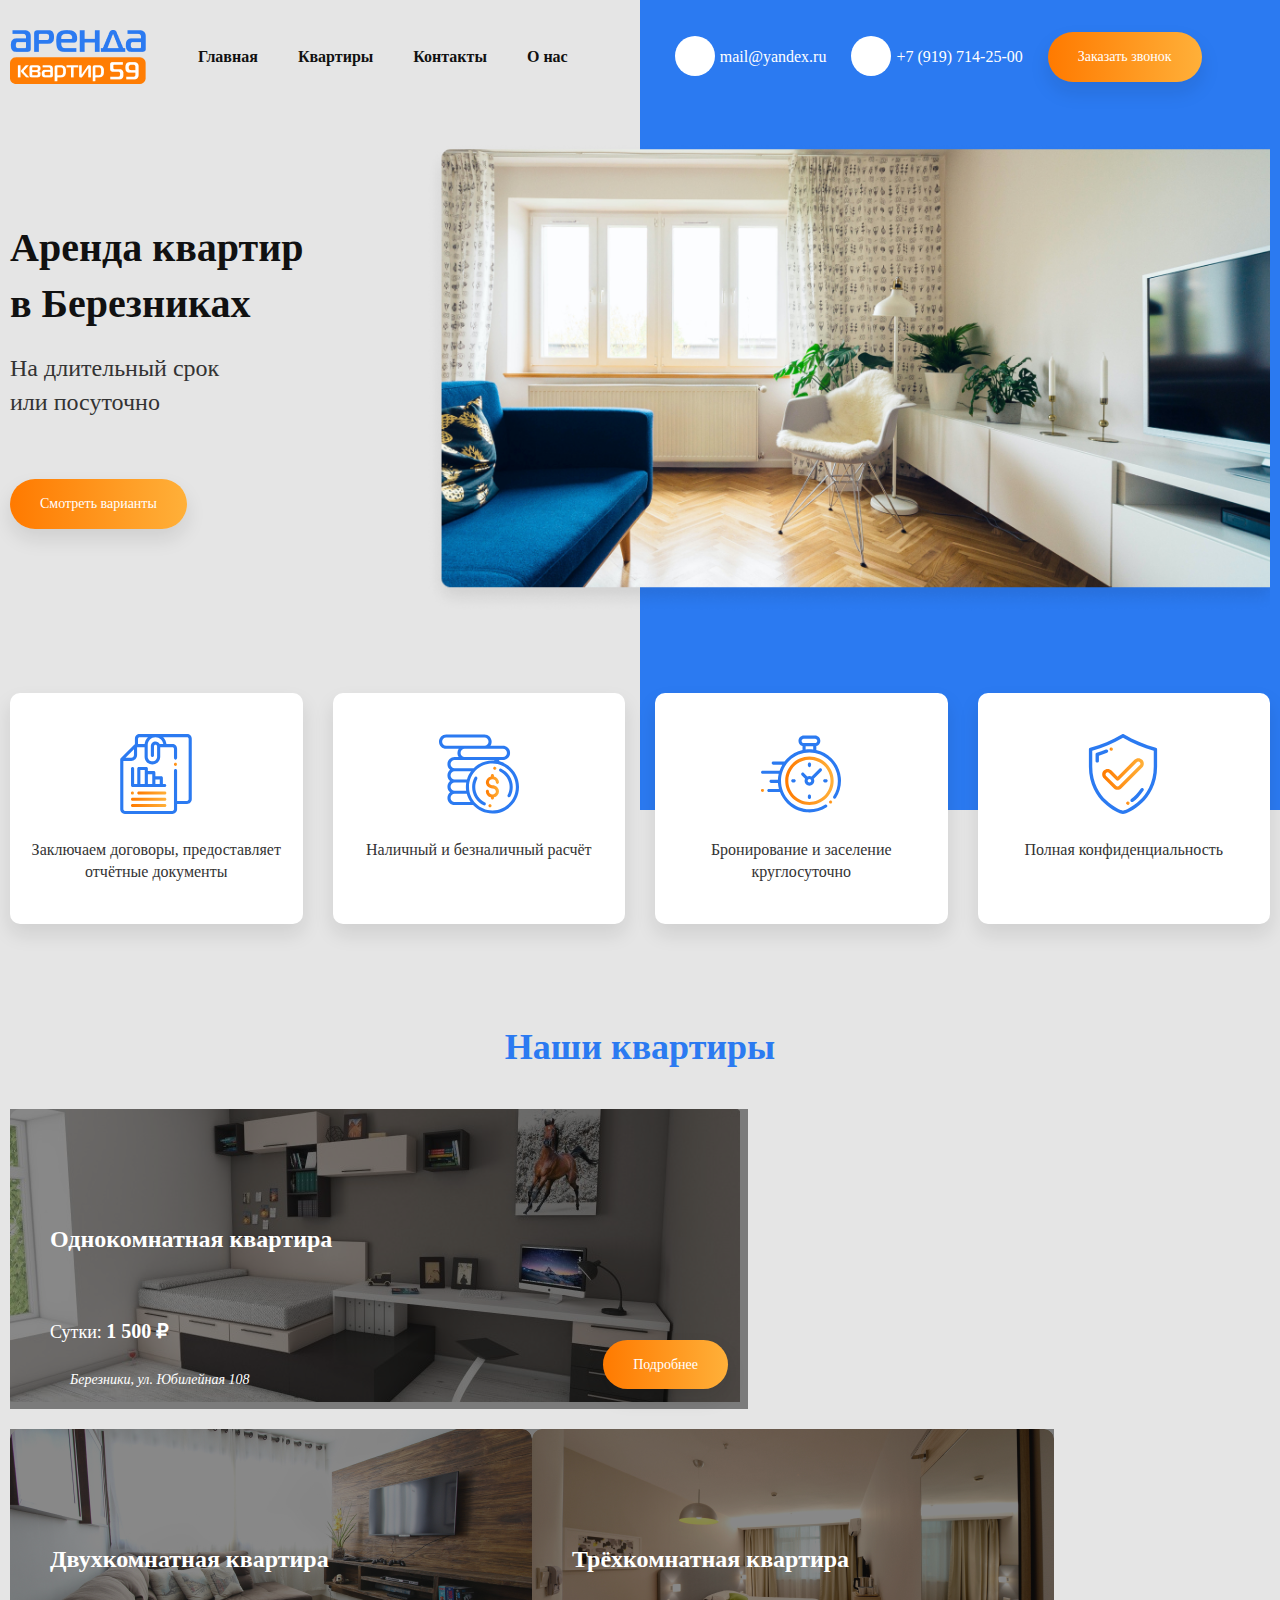
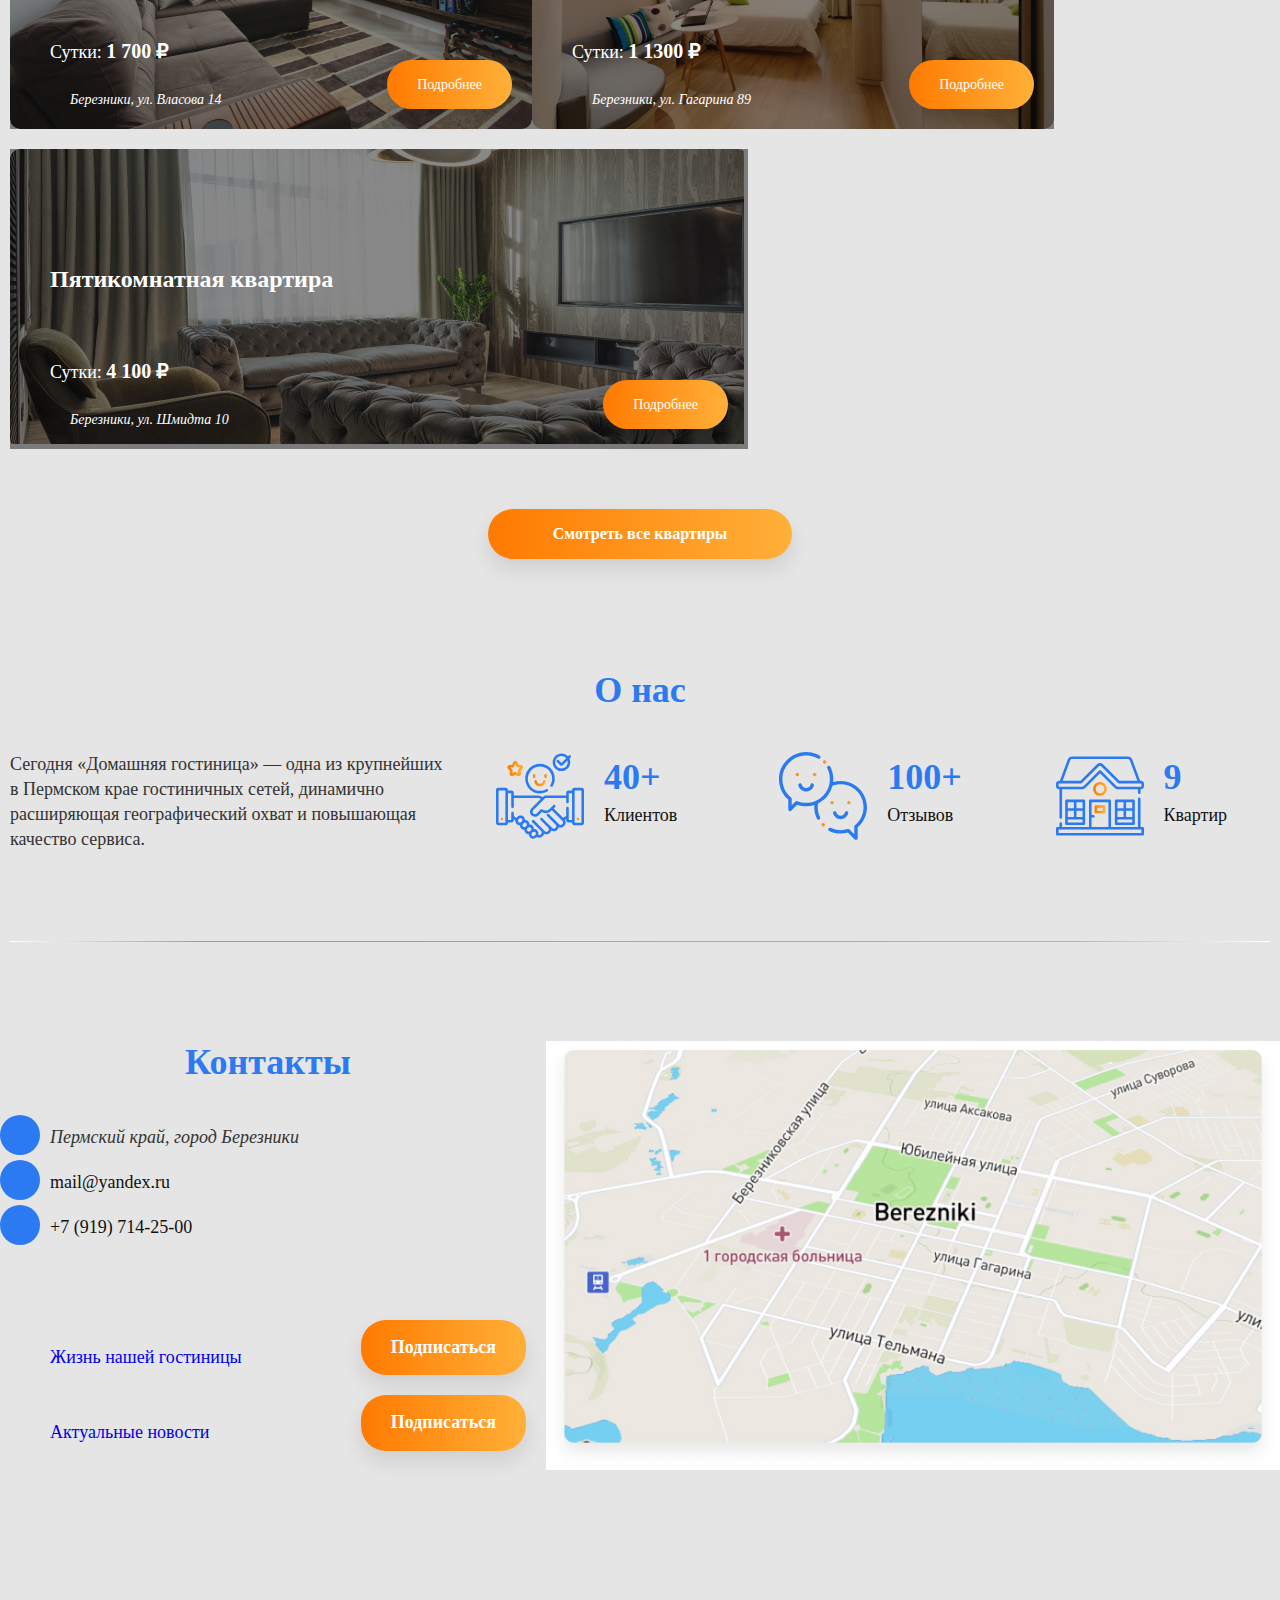
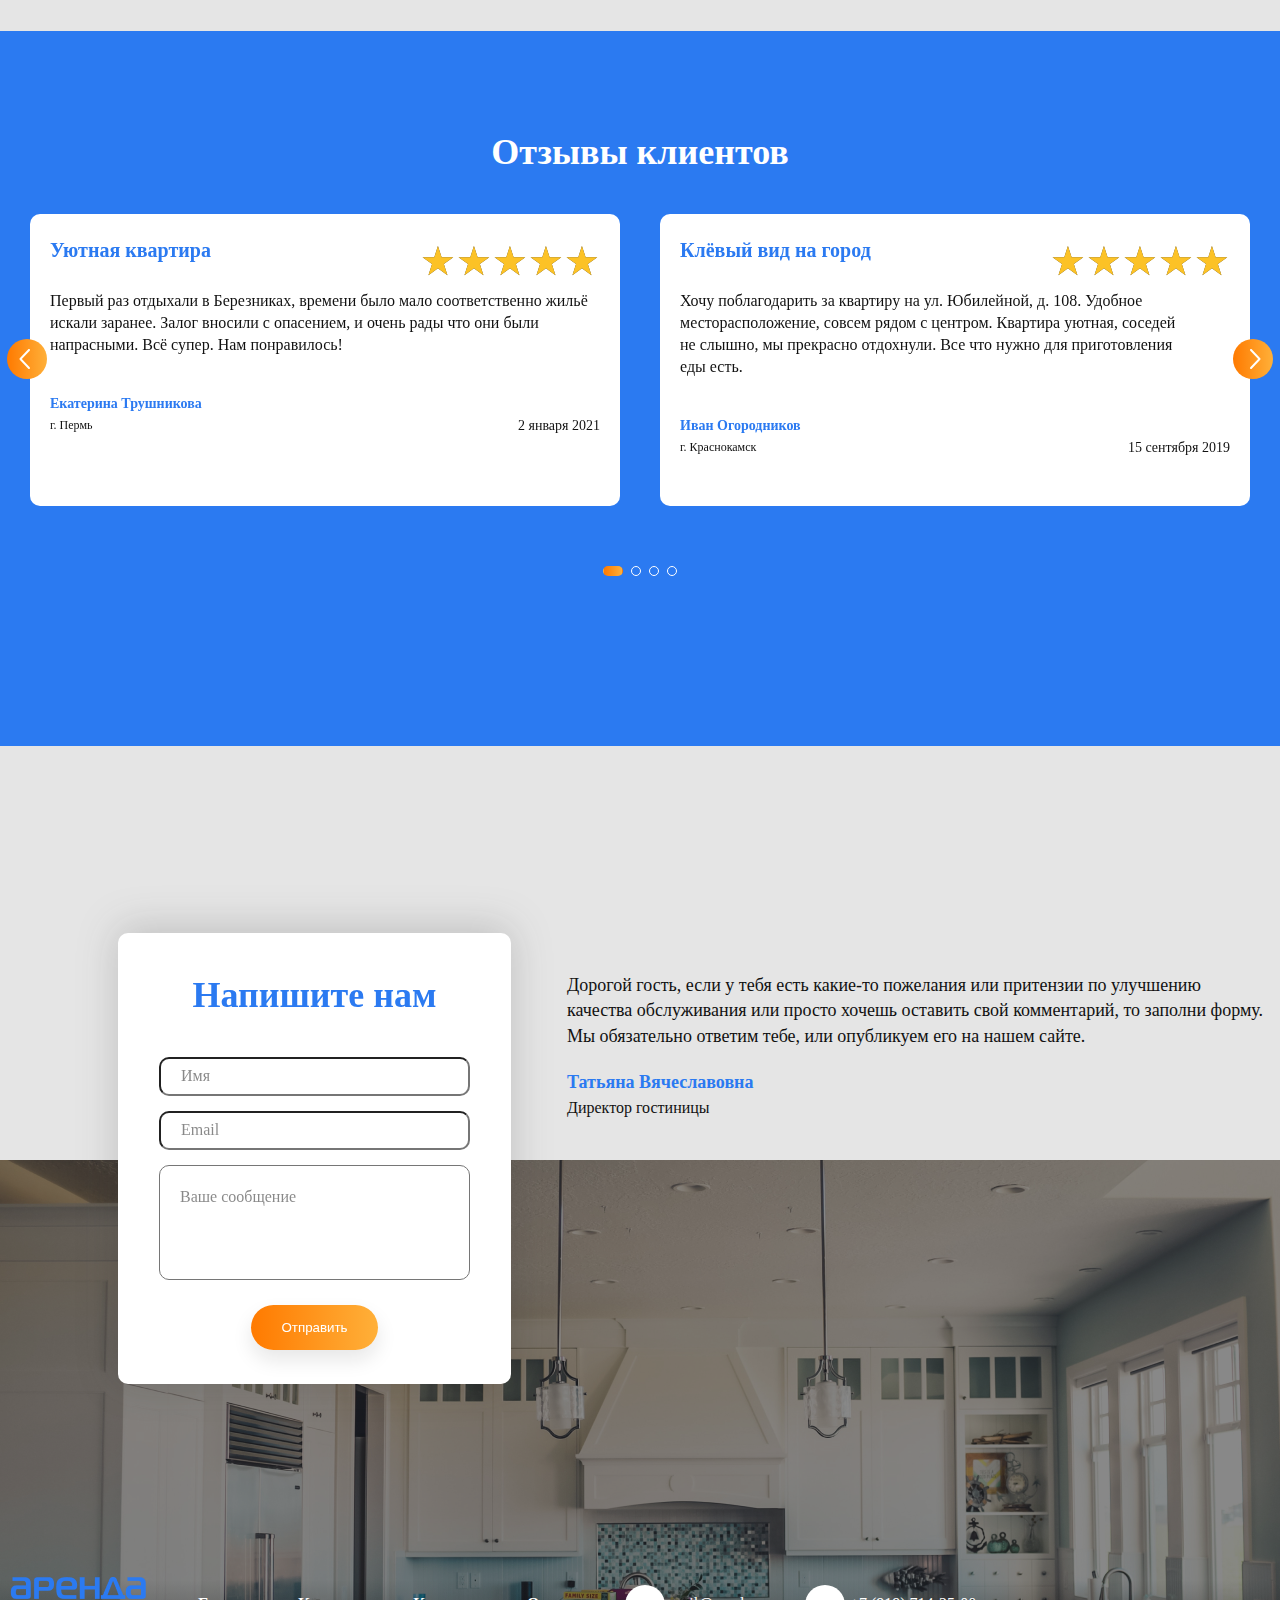
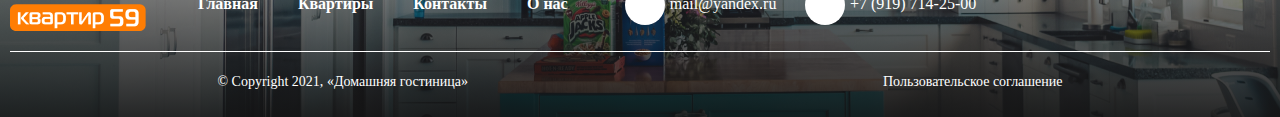
==== commit c8752e68: "commit2" ====
--- a/index.html
+++ b/index.html
@@ -16,7 +16,7 @@
         <div class="header-top">
           <div class="header-top__box">
             <button class="header-top__menu-btn" href="#">
-              <img class="header-top__menu-img" src="../images/icon/menu-btn.png" alt="button">
+              <img class="header-top__menu-img" src="images/icon/menu-btn.png" alt="button">
             </button>
             <a class="header__logo" href="#">
               <img class="header__logo-img" src="images/logo.png" alt="логотип">
@@ -93,7 +93,7 @@
         <div class="container">
           <h3 class="title-block apartments__title">Наши квартиры</h3>
           <div class="apartments__content">
-            <div class="apartments__item" style="background-image: url('../images/apartament/01.jpg'); width: 738px;">
+            <div class="apartments__item" style="background-image: url('images/apartament/01.jpg'); width: 738px;">
               <h4 class="apartments__item-title">Однокомнатная квартира</h4>
               <div class="apartments__item-price">
                 Сутки:
@@ -104,7 +104,7 @@
                 <a class="apartments__item-btn" href="page3.html">Подробнее</a>
               </div>
             </div>
-            <div class="apartments__item" style="background-image: url('../images/apartament/03.jpg'); width: 522px;">
+            <div class="apartments__item" style="background-image: url('images/apartament/03.jpg'); width: 522px;">
               <h4 class="apartments__item-title">Двухкомнатная квартира</h4>
               <div class="apartments__item-price">
                 Сутки:
@@ -115,7 +115,7 @@
                 <a class="apartments__item-btn" href="page3.html">Подробнее</a>
               </div>
             </div>
-            <div class="apartments__item" style="background-image: url('../images/apartament/02.jpg'); width: 522px;">
+            <div class="apartments__item" style="background-image: url('images/apartament/02.jpg'); width: 522px;">
               <h4 class="apartments__item-title">Трёхкомнатная квартира</h4>
               <div class="apartments__item-price">
                 Сутки:
@@ -126,7 +126,7 @@
                 <a class="apartments__item-btn" href="page3.html">Подробнее</a>
               </div>
             </div>
-            <div class="apartments__item" style="background-image: url('../images/apartament/04.jpg'); width: 738px;">
+            <div class="apartments__item" style="background-image: url('images/apartament/04.jpg'); width: 738px;">
               <h4 class="apartments__item-title">Пятикомнатная квартира</h4>
               <div class="apartments__item-price">
                 Сутки:
@@ -140,7 +140,7 @@
           </div>
           <div class="apartments__content-min">
             <div class="apartments__item-min">
-              <img class="apartments__min-img" src="../images/apartament/01.jpg" alt="квартира 1">
+              <img class="apartments__min-img" src="images/apartament/01.jpg" alt="квартира 1">
               <h4 class="apartments__title-min">1 комната</h4>
               <div class="apartments__price-min">
                 Сутки: <span>1 500 ₽</span>
@@ -148,7 +148,7 @@
               <a href="" class="apartments__min-btn">Подробней</a>
             </div>
             <div class="apartments__item-min">
-              <img class="apartments__min-img" src="../images/apartament/02.jpg" alt="квартира 1">
+              <img class="apartments__min-img" src="images/apartament/02.jpg" alt="квартира 1">
               <h4 class="apartments__title-min">3 Комнаты</h4>
               <div class="apartments__price-min">
                 Сутки: <span>1 500 ₽</span>
@@ -156,7 +156,7 @@
               <a href="" class="apartments__min-btn">Подробней</a>
             </div>
             <div class="apartments__item-min">
-              <img class="apartments__min-img" src="../images/apartament/03.jpg" alt="квартира 1">
+              <img class="apartments__min-img" src="images/apartament/03.jpg" alt="квартира 1">
               <h4 class="apartments__title-min">2 комнаты</h4>
               <div class="apartments__price-min">
                 Сутки: <span>1 500 ₽</span>
@@ -164,7 +164,7 @@
               <a href="" class="apartments__min-btn">Подробней</a>
             </div>
             <div class="apartments__item-min">
-              <img class="apartments__min-img" src="../images/apartament/04.jpg" alt="квартира 1">
+              <img class="apartments__min-img" src="images/apartament/04.jpg" alt="квартира 1">
               <h4 class="apartments__title-min">5 комнат</h4>
               <div class="apartments__price-min">
                 Сутки: <span>1 500 ₽</span>
@@ -185,21 +185,21 @@
             </p>
             <div class="about__items">
               <div class="about__item">
-                <img class="about__img" src="../images/about/01.svg" alt="img1">
+                <img class="about__img" src="images/about/01.svg" alt="img1">
                 <div class="about__item-decs">
                   <div class="about__item-num">40+</div>
                   <div class="about__item-text">Клиентов</div>
                 </div>
               </div>
               <div class="about__item">
-                <img class="about__img" src="../images/about/02.svg" alt="img1">
+                <img class="about__img" src="images/about/02.svg" alt="img1">
                 <div class="about__item-decs">
                   <div class="about__item-num">100+</div>
                   <div class="about__item-text">Отзывов</div>
                 </div>
               </div>
               <div class="about__item">
-                <img class="about__img" src="../images/about/03.svg" alt="img1">
+                <img class="about__img" src="images/about/03.svg" alt="img1">
                 <div class="about__item-decs">
                   <div class="about__item-num">9</div>
                   <div class="about__item-text">Квартир</div>
@@ -405,7 +405,7 @@
         </div>
       </section>
     </main>
-    <footer class="footer" style="background-image: url('../images/footer-bg.jpg');">
+    <footer class="footer" style="background-image: url('images/footer-bg.jpg');">
       <div class="container">
         <div class="footer-top">
           <a class="footer__logo" href="#">
--- a/css/style.css
+++ b/css/style.css
@@ -140,7 +140,7 @@
 .header-contact__mail::before {
   content: '';
   position: absolute;
-  background-image: url("../images/icon/email.svg");
+  background-image: url("images/icon/email.svg");
   background-repeat: no-repeat;
   background-position: center;
   width: 40px;
@@ -161,7 +161,7 @@
 .header-contact__phone::before {
   content: '';
   position: absolute;
-  background-image: url("../images/icon/phone.svg");
+  background-image: url("images/icon/phone.svg");
   background-repeat: no-repeat;
   background-position: center;
   width: 40px;
@@ -366,7 +366,7 @@
 .apartments__item-address::before {
   content: '';
   position: absolute;
-  background-image: url("../images/icon/location.png");
+  background-image: url("images/icon/location.png");
   background-repeat: no-repeat;
   width: 15px;
   height: 20px;
@@ -552,7 +552,7 @@
 .contact__address::before {
   content: '';
   position: absolute;
-  background-image: url("../images/icon/location-cont.svg");
+  background-image: url("images/icon/location-cont.svg");
   background-position: center;
   background-repeat: no-repeat;
   width: 40px;
@@ -570,7 +570,7 @@
 .contact__mail::before {
   content: '';
   position: absolute;
-  background-image: url("../images/icon/email2.svg");
+  background-image: url("images/icon/email2.svg");
   background-position: center;
   background-repeat: no-repeat;
   width: 40px;
@@ -588,7 +588,7 @@
 .contact__phone::before {
   content: '';
   position: absolute;
-  background-image: url("../images/icon/phone2.svg");
+  background-image: url("images/icon/phone2.svg");
   background-position: center;
   background-repeat: no-repeat;
   width: 40px;
@@ -651,7 +651,7 @@
 .contact__instagram::before {
   content: '';
   position: absolute;
-  background-image: url("../images/icon/insta.png");
+  background-image: url("images/icon/insta.png");
   background-repeat: no-repeat;
   background-size: cover;
   width: 40px;
@@ -677,7 +677,7 @@
 .contact__faccebook::before {
   content: '';
   position: absolute;
-  background-image: url("../images/icon/vk.png");
+  background-image: url("images/icon/vk.png");
   background-repeat: no-repeat;
   background-size: cover;
   width: 40px;
@@ -695,7 +695,7 @@
 .reviews::after {
   content: '';
   position: absolute;
-  background-image: url("../images/icon/99.png");
+  background-image: url("images/icon/99.png");
   background-repeat: no-repeat;
   width: 200px;
   background-size: cover;
@@ -934,7 +934,7 @@
 .footer-contact__mail::before {
   content: '';
   position: absolute;
-  background-image: url("../images/icon/email.svg");
+  background-image: url("images/icon/email.svg");
   background-repeat: no-repeat;
   background-position: center;
   width: 40px;
@@ -955,7 +955,7 @@
 .footer-contact__phone::before {
   content: '';
   position: absolute;
-  background-image: url("../images/icon/phone.svg");
+  background-image: url("images/icon/phone.svg");
   background-repeat: no-repeat;
   background-position: center;
   width: 40px;
@@ -1173,7 +1173,7 @@
 .feedback__talk::before {
   position: absolute;
   content: '';
-  background-image: url("../images/icon/03.png");
+  background-image: url("images/icon/03.png");
   background-repeat: no-repeat;
   width: 70px;
   height: 70px;
@@ -1374,7 +1374,7 @@
 .catalog__item-location::before {
   content: '';
   position: absolute;
-  background-image: url("../images/icon/location.png");
+  background-image: url("images/icon/location.png");
   background-repeat: no-repeat;
   background-position: cover;
   width: 17px;
@@ -1498,7 +1498,7 @@
 .flat .flat-options__location::before {
   position: absolute;
   content: '';
-  background-image: url("../images/icon/location.png");
+  background-image: url("images/icon/location.png");
   background-size: cover;
   background-repeat: no-repeat;
   width: 16px;
